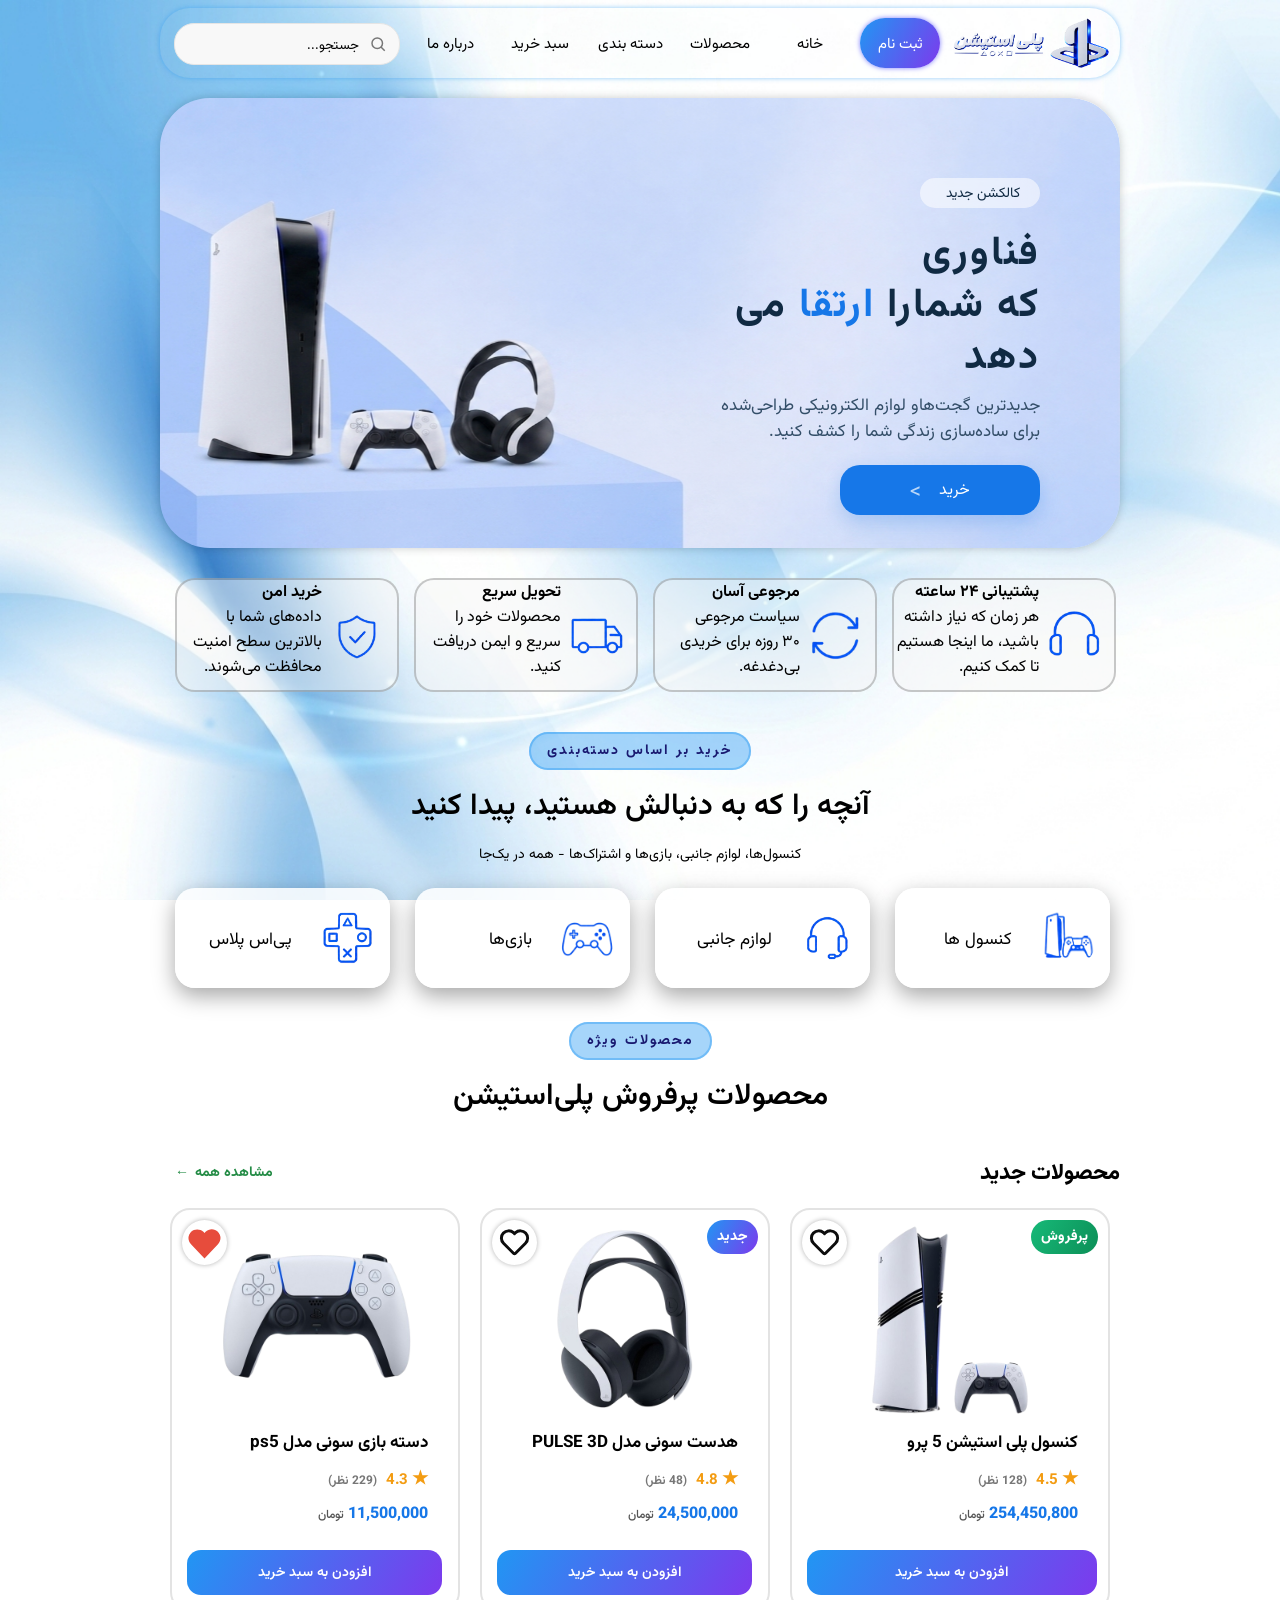
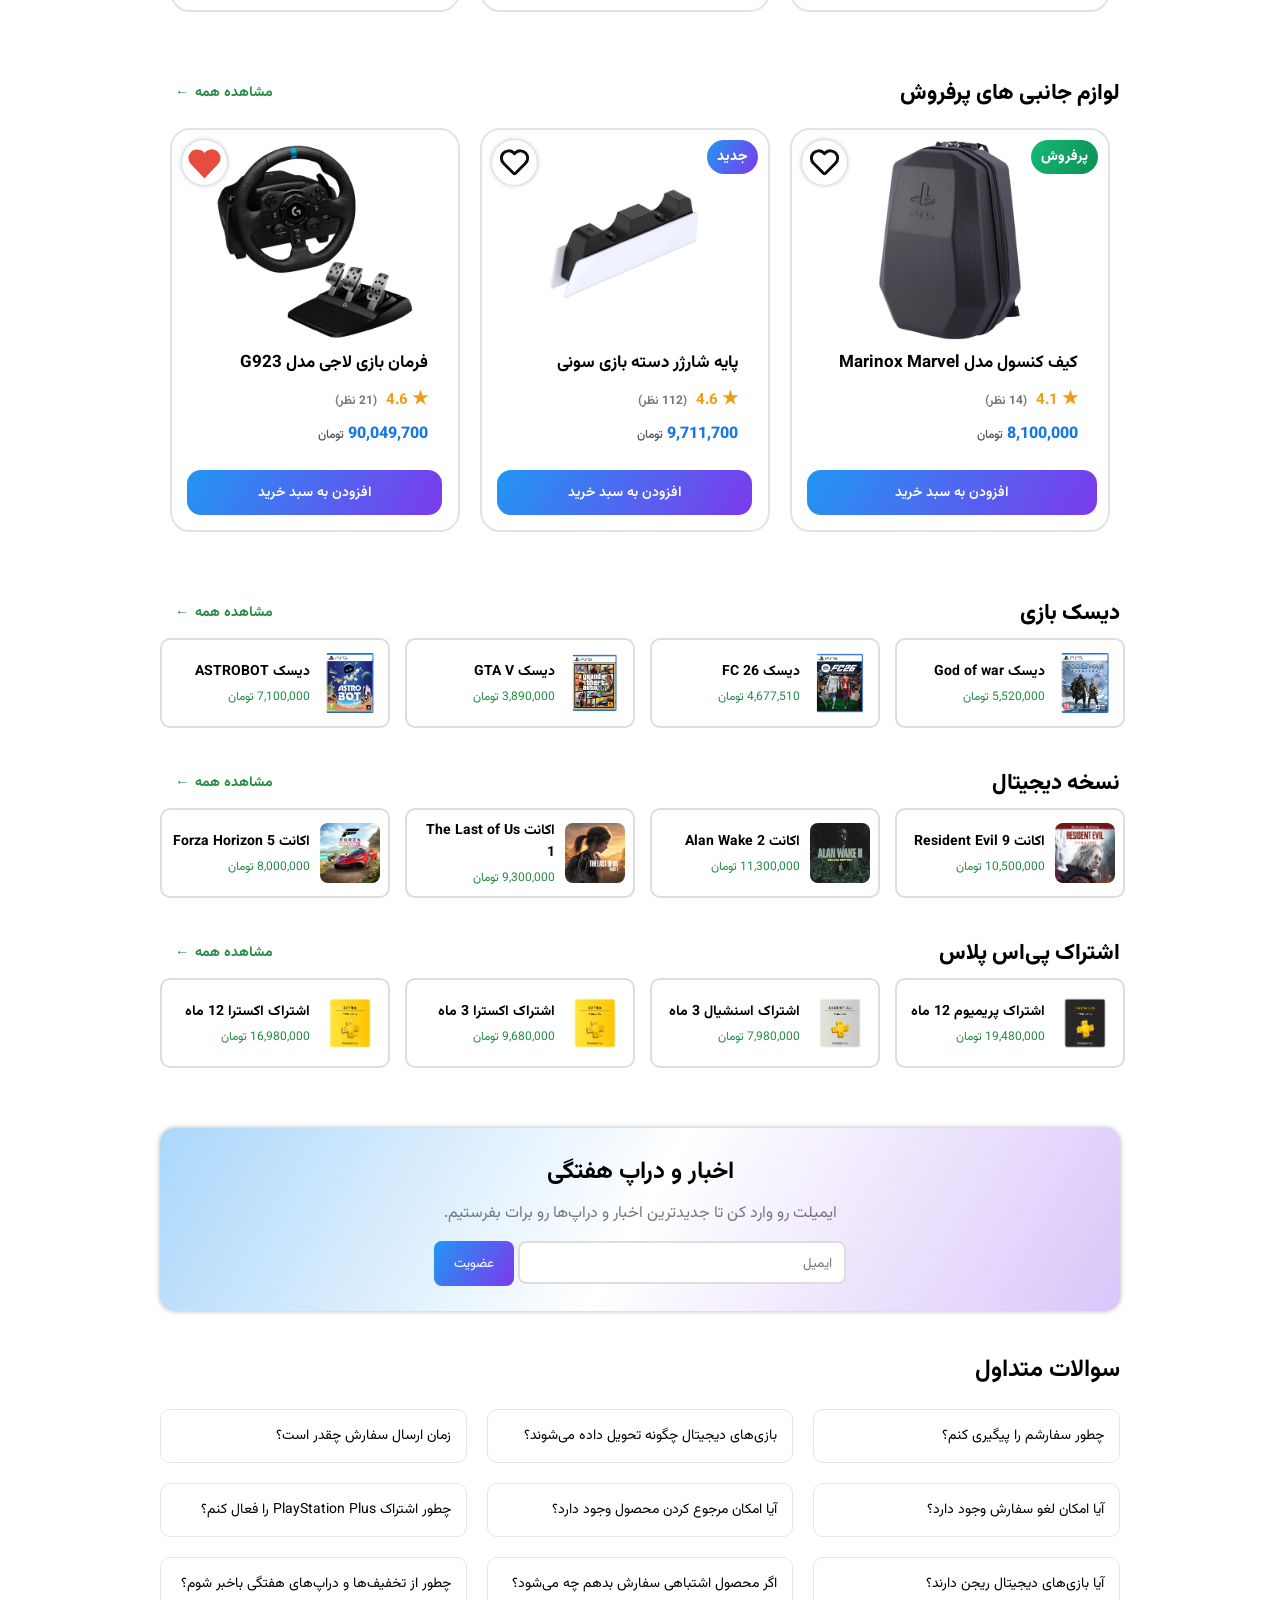
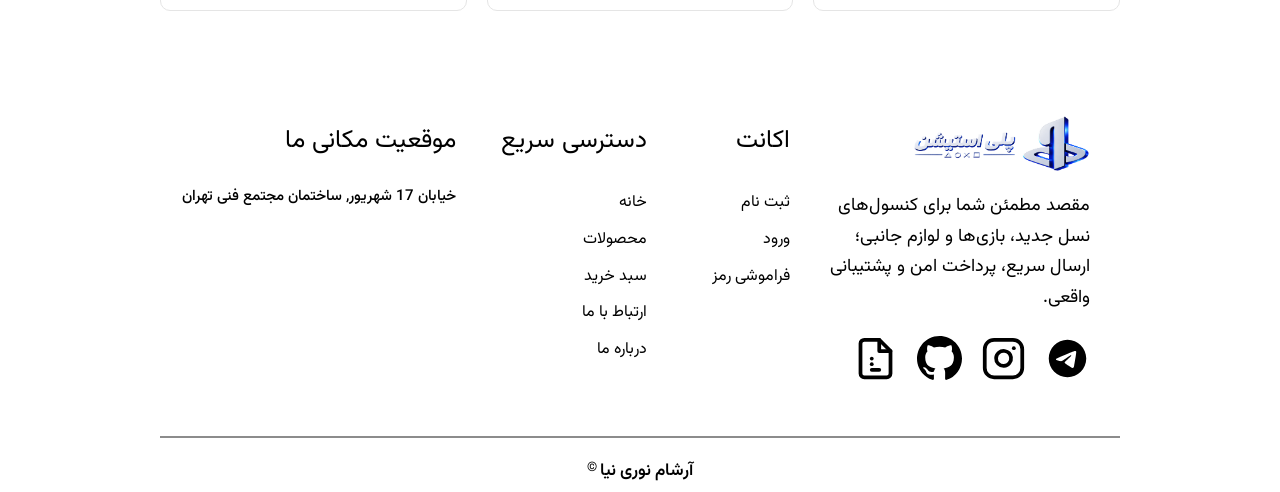
==== index.html @ e52388e1 "Add files via upload" ====
<!doctype html>
<html lang="en">
  <head>
    <meta charset="UTF-8" />
    <meta name="viewport" content="width=device-width, initial-scale=1.0" />
    <title>Document</title>
    <link rel="stylesheet" href="css.css" />
  </head>
  <body class="body">
    <div id="loader"><div id="loader-c"></div></div>
    <div id="div_badene">
      <div class="menu">
        <div id="icon">
          <a href="register.html"><img src="img/brand.png" id="brand" /></a>
        </div>
        <a href="register.html" class="a_menu">
          <div id="register_menu_sign">
            <p class="register_menu_p_white">ثبت نام</p>
          </div>
        </a>
        <a href="index.html" class="a_menu">
          <div class="register_menu">
            <p class="register_menu_p">خانه</p>
          </div>
        </a>
        <a href="product.html" class="a_menu">
          <div class="register_menu">
            <p class="register_menu_p">محصولات</p>
          </div>
        </a>
        <a href="index.html#categori" class="a_menu">
          <div class="register_menu">
            <p class="register_menu_p">دسته بندی</p>
          </div>
        </a>
        <a href="cart.html" class="a_menu">
          <div class="register_menu">
            <p class="register_menu_p">سبد خرید</p>
          </div>
        </a>
        <a href="about.html" class="a_menu">
          <div class="register_menu">
            <p class="register_menu_p">درباره ما</p>
          </div>
        </a>
        <div class="searchbar">
          <svg
            width="18"
            height="18"
            viewBox="0 0 24 24"
            fill="none"
            xmlns="http://www.w3.org/2000/svg"
            style="stroke: #777; stroke-width: 2"
          >
            <circle cx="11" cy="11" r="7"></circle>
            <line x1="16" y1="16" x2="21" y2="21"></line>
          </svg>
          <input type="search" placeholder="جستجو..." />
        </div>
      </div>
      <div id="baner">
        <img src="img/IMG_20260818_145443.png" id="baner_img" />
        <div id="baner-style">
          <div id="baner-new">کالکشن جدید</div>
          <h1 id="baner-h">
            فناوری<br />که شما‌‌را‌‌‌‌‌‌‌ <span>ارتقا </span>می دهد
          </h1>
          <p>
            جدیدترین گجت‌هاو لوازم الکترونیکی طراحی‌شده <br />
            برای ساده‌سازی زندگی شما را کشف کنید.
          </p>
          <a href="#product" class="a_menu">
            <div id="baner-button">خرید<span>&nbsp;&nbsp;&nbsp;></span></div>
          </a>
        </div>
      </div>
      <div id="namad">
        <div class="namads">
          <div class="icon-namad">
            <img
              src="img/icon/1000151825-removebg-preview.png"
              class="namad-icon"
            />
          </div>
          <span class="matn-namad"
            ><b>خرید امن</b><br />داده‌های شما با بالاترین سطح امنیت محافظت
            می‌شوند.</span
          >
        </div>
        <div class="namads">
          <div class="icon-namad">
            <img
              src="img/icon/1000151826-removebg-preview.png"
              class="namad-icon"
            />
          </div>
          <span class="matn-namad"
            ><b>تحویل سریع</b><br />محصولات خود را <br />
            سریع و ایمن دریافت کنید.</span
          >
        </div>
        <div class="namads">
          <div class="icon-namad">
            <img
              src="img/icon/1000151827-removebg-preview.png"
              class="namad-icon"
            />
          </div>
          <span class="matn-namad"
            ><b>مرجوعی آسان</b><br />سیاست مرجوعی <br />
            ۳۰ روزه برای خریدی بی‌دغدغه.</span
          >
        </div>
        <div class="namads">
          <div class="icon-namad">
            <img
              src="img/icon/1000151821-removebg-preview.png"
              class="namad-icon"
            />
          </div>
          <span class="matn-namad"
            ><b>پشتیبانی ۲۴ ساعته</b><br />هر زمان که نیاز داشته باشید، ما اینجا
            هستیم تا کمک کنیم.</span
          >
        </div>
        <a name="categori"></a>
      </div>
      <div class="div-help">
        <span class="div-help-span"><b>خرید بر اساس دسته‌بندی</b></span>
        <h2 class="div-help-h2">آنچه را که به دنبالش هستید، پیدا کنید</h2>
        <p class="div-help-p">
          کنسول‌ها، لوازم جانبی، بازی‌ها و اشتراک‌ها - همه در یک‌جا
        </p>
      </div>
      <div id="categories">
        <a href="">
          <div class="categorie" title="ps5,ps5pro,...">
            <div class="icon">
              <img
                src="img/icon/1000151822-removebg-preview.png"
                class="icon_categorie"
              />
            </div>
            <div class="div_categorie">
              <p class="p_categorie">کنسول ها</p>
            </div>
          </div>
        </a>
        <a href="">
          <div class="categorie">
            <div class="icon">
              <img
                src="img/icon/1000151828-removebg-preview.png"
                class="icon_categorie"
              />
            </div>
            <div class="div_categorie">
              <p class="p_categorie">لوازم جانبی</p>
            </div>
          </div>
        </a>
        <a href="">
          <div class="categorie">
            <div class="icon">
              <img
                src="img/icon/1000151823-removebg-preview.png"
                class="icon_categorie"
              />
            </div>
            <div class="div_categorie">
              <p class="p_categorie">بازی‌ها</p>
            </div>
          </div>
        </a>
        <a href="">
          <div class="categorie">
            <div class="icon">
              <img
                src="img/icon/1000151824-removebg-preview.png"
                class="icon_categorie"
              />
            </div>
            <div class="div_categorie">
              <p class="p_categorie">پی‌اس پلاس</p>
            </div>
          </div>
        </a>
        <a name="product"></a>
      </div>
      <div class="div-help2">
        <span class="div-help-span"><b>محصولات ویژه</b></span>
        <h2 class="div-help-h2">محصولات پرفروش پلی‌استیشن</h2>
      </div>
      <div class="section-header">
        <h2>محصولات جدید</h2>

        <a href="#" class="view-all">
          مشاهده همه
          <span>←</span>
        </a>
      </div>
      <div class="main-Products">
        <div class="product">
          <svg
            viewBox="0 0 24 24"
            xmlns:rdf="http://www.w3.org/1999/02/22-rdf-syntax-ns#"
            xmlns="http://www.w3.org/2000/svg"
            version="1.1"
            xmlns:cc="http://creativecommons.org/ns#"
            xmlns:dc="http://purl.org/dc/elements/1.1/"
            class="fav"
          >
            <g transform="translate(0 -1028.4)">
              <path
                d="m7 1031.4c-1.5355 0-3.0784 0.5-4.25 1.7-2.3431 2.4-2.2788 6.1 0 8.5l9.25 9.8 9.25-9.8c2.279-2.4 2.343-6.1 0-8.5-2.343-2.3-6.157-2.3-8.5 0l-0.75 0.8-0.75-0.8c-1.172-1.2-2.7145-1.7-4.25-1.7z"
                fill="#e74c3c"
              />
            </g>
          </svg>
          <img
            src="img/product/daste-ps5.png"
            alt=""
            class="img"
          />
          <div class="product-info">
            <h3 class="product-name">دسته بازی سونی مدل ps5</h3>

            <div class="product-rating">
              <span class="star">★</span>
              <span>4.3</span>
              <span class="reviews">(229 نظر)</span>
            </div>

            <div class="product-price">11,500,000 <span>تومان</span></div>
          </div>
          <a href=""><span class="new-shop">افزودن به سبد خرید</span></a>
        </div>
        <div class="product">
          <span class="product-span">جدید</span>
          <svg
            class="fav"
            width="800px"
            height="800px"
            viewBox="0 0 24 24"
            fill="none"
            xmlns="http://www.w3.org/2000/svg"
          >
            <path
              d="M12 4.528a6 6 0 0 0-8.243 8.715l6.829 6.828a2 2 0 0 0 2.828 0l6.829-6.828A6 6 0 0 0 12 4.528zm-1.172 1.644l.465.464a1 1 0 0 0 1.414 0l.465-.464a4 4 0 1 1 5.656 5.656L12 18.657l-6.828-6.829a4 4 0 0 1 5.656-5.656z"
              fill="#0D0D0D"
            />
          </svg>
          <img
            src="img/product/headset.png"
            alt=""
            class="img"
          />
          <div class="product-info">
            <h3 class="product-name">هدست سونی مدل PULSE 3D</h3>

            <div class="product-rating">
              <span class="star">★</span>
              <span>4.8</span>
              <span class="reviews">(48 نظر)</span>
            </div>

            <div class="product-price">24,500,000 <span>تومان</span></div>
          </div>
          <a href=""><div class="new-shop">افزودن به سبد خرید</div></a>
        </div>
        <div class="new">
          <span class="new-span">پرفروش</span>
          <svg
            class="fav"
            width="800px"
            height="800px"
            viewBox="0 0 24 24"
            fill="none"
            xmlns="http://www.w3.org/2000/svg"
          >
            <path
              d="M12 4.528a6 6 0 0 0-8.243 8.715l6.829 6.828a2 2 0 0 0 2.828 0l6.829-6.828A6 6 0 0 0 12 4.528zm-1.172 1.644l.465.464a1 1 0 0 0 1.414 0l.465-.464a4 4 0 1 1 5.656 5.656L12 18.657l-6.828-6.829a4 4 0 0 1 5.656-5.656z"
              fill="#0D0D0D"
            />
          </svg>
          <img
            src="img/product/ps5pro.png"
            alt=""
            class="img"
          />
          <div class="product-info">
            <h3 class="product-name">کنسول پلی استیشن 5 پرو</h3>

            <div class="product-rating">
              <span class="star">★</span>
              <span>4.5</span>
              <span class="reviews">(128 نظر)</span>
            </div>

            <div class="product-price">254,450,800 <span>تومان</span></div>
          </div>
          <a href=""><div class="new-shop-b">افزودن به سبد خرید</div></a>
        </div>
      </div>
      <div class="section-header">
        <h2>لوازم جانبی های پرفروش</h2>

        <a href="#" class="view-all">
          مشاهده همه
          <span>←</span>
        </a>
      </div>
      <div class="main-Products">
        <div class="product">
          <svg
            viewBox="0 0 24 24"
            xmlns:rdf="http://www.w3.org/1999/02/22-rdf-syntax-ns#"
            xmlns="http://www.w3.org/2000/svg"
            version="1.1"
            xmlns:cc="http://creativecommons.org/ns#"
            xmlns:dc="http://purl.org/dc/elements/1.1/"
            class="fav"
          >
            <g transform="translate(0 -1028.4)">
              <path
                d="m7 1031.4c-1.5355 0-3.0784 0.5-4.25 1.7-2.3431 2.4-2.2788 6.1 0 8.5l9.25 9.8 9.25-9.8c2.279-2.4 2.343-6.1 0-8.5-2.343-2.3-6.157-2.3-8.5 0l-0.75 0.8-0.75-0.8c-1.172-1.2-2.7145-1.7-4.25-1.7z"
                fill="#e74c3c"
              />
            </g>
          </svg>
          <img src="img/product/farman-ps5.png" alt="فرمان ps5" class="img" />
          <div class="product-info">
            <h3 class="product-name">فرمان بازی لاجی مدل G923</h3>

            <div class="product-rating">
              <span class="star">★</span>
              <span>4.6</span>
              <span class="reviews">(21 نظر)</span>
            </div>

            <div class="product-price">90,049,700 <span>تومان</span></div>
          </div>
          <a href=""><span class="new-shop">افزودن به سبد خرید</span></a>
        </div>
        <div class="product">
          <span class="product-span">جدید</span>
          <svg
            class="fav"
            width="800px"
            height="800px"
            viewBox="0 0 24 24"
            fill="none"
            xmlns="http://www.w3.org/2000/svg"
          >
            <path
              d="M12 4.528a6 6 0 0 0-8.243 8.715l6.829 6.828a2 2 0 0 0 2.828 0l6.829-6.828A6 6 0 0 0 12 4.528zm-1.172 1.644l.465.464a1 1 0 0 0 1.414 0l.465-.464a4 4 0 1 1 5.656 5.656L12 18.657l-6.828-6.829a4 4 0 0 1 5.656-5.656z"
              fill="#0D0D0D"
            />
          </svg>
          <img src="img/product/sharger-ps5.png" alt="شارژر ps5" class="img" />
          <div class="product-info">
            <h3 class="product-name">پایه شارژر دسته بازی سونی</h3>

            <div class="product-rating">
              <span class="star">★</span>
              <span>4.6</span>
              <span class="reviews">(112 نظر)</span>
            </div>

            <div class="product-price">9,711,700 <span>تومان</span></div>
          </div>
          <a href=""><span class="new-shop">افزودن به سبد خرید</span></a>
        </div>
        <div class="new">
          <span class="new-span">پرفروش</span>
          <svg
            class="fav"
            width="800px"
            height="800px"
            viewBox="0 0 24 24"
            fill="none"
            xmlns="http://www.w3.org/2000/svg"
          >
            <path
              d="M12 4.528a6 6 0 0 0-8.243 8.715l6.829 6.828a2 2 0 0 0 2.828 0l6.829-6.828A6 6 0 0 0 12 4.528zm-1.172 1.644l.465.464a1 1 0 0 0 1.414 0l.465-.464a4 4 0 1 1 5.656 5.656L12 18.657l-6.828-6.829a4 4 0 0 1 5.656-5.656z"
              fill="#0D0D0D"
            />
          </svg>
          <img src="img/product/kif-ps5.png" alt="کیف ps5" class="img" />
          <div class="product-info">
            <h3 class="product-name">کیف کنسول مدل Marinox Marvel</h3>

            <div class="product-rating">
              <span class="star">★</span>
              <span>4.1</span>
              <span class="reviews">(14 نظر)</span>
            </div>

            <div class="product-price">8,100,000 <span>تومان</span></div>
          </div>
          <a href=""><span class="new-shop-b">افزودن به سبد خرید</span></a>
        </div>
      </div>
      <div class="section-header">
        <h2>دیسک بازی</h2>

        <a href="#" class="view-all">
          مشاهده همه
          <span>←</span>
        </a>
      </div>
      <div class="products-mini">
        <a href="" class="a_menu"
          ><div class="product-mini">
            <img src="img/product/disc-astrobot.webp" alt="ASTROBOT" />

            <div class="info">
              <h3>دیسک ASTROBOT</h3>
              <p>7,100,000 تومان</p>
            </div>
          </div></a
        >

        <a href="" class="a_menu"
          ><div class="product-mini">
            <img src="img/product/disc-gta5.webp" alt="GTA V" />

            <div class="info">
              <h3>دیسک GTA V</h3>
              <p>3,890,000 تومان</p>
            </div>
          </div></a
        >

        <a href="" class="a_menu"
          ><div class="product-mini">
            <img src="img/product/disc-fc26.webp" alt="FC 26" />

            <div class="info">
              <h3>دیسک FC 26</h3>
              <p>4,677,510 تومان</p>
            </div>
          </div></a
        >

        <a href="" class="a_menu"
          ><div class="product-mini">
            <img src="img/product/disc-Godofwar.webp" alt="GOD OF WAR" />
            <div class="info">
              <h3>دیسک God of war</h3>
              <p>5,520,000 تومان</p>
            </div>
          </div></a
        >
      </div>
      <div class="section-header">
        <h2>نسخه دیجیتال</h2>
        <a href="#" class="view-all">
          مشاهده همه
          <span>←</span>
        </a>
      </div>
      <div class="products-mini">
        <a href="" class="a_menu"
          ><div class="product-mini">
            <img
              src="img/product/Forza-Horizon-5-1.webp"
              alt="Forza Horizon 5"
            />

            <div class="info">
              <h3>اكانت Forza Horizon 5</h3>
              <p>8,000,000 تومان</p>
            </div>
          </div></a
        >

        <a href="" class="a_menu"
          ><div class="product-mini">
            <img
              src="img/product/The-Last-of-Us-Part-I.webp"
              alt="The Last of Us Part 1"
            />

            <div class="info">
              <h3>اکانت The Last of Us 1</h3>
              <p>9,300,000 تومان</p>
            </div>
          </div></a
        >

        <a href="" class="a_menu"
          ><div class="product-mini">
            <img src="img/product/Alan-Wake-2.webp" alt="Alan Wake 2" />

            <div class="info">
              <h3>اکانت Alan Wake 2</h3>
              <p>11,300,000 تومان</p>
            </div>
          </div></a
        >

        <a href="" class="a_menu"
          ><div class="product-mini">
            <img
              src="img/product/Resident-Evil-9-Requiem.webp"
              alt="Resident Evil 9"
            />
            <div class="info">
              <h3>اكانت Resident Evil 9</h3>
              <p>10,500,000 تومان</p>
            </div>
          </div></a
        >
      </div>
      <div class="section-header">
        <h2>اشتراک پی‌اس پلاس</h2>
        <a href="#" class="view-all">
          مشاهده همه
          <span>←</span>
        </a>
      </div>
      <div class="products-mini">
        <a href="" class="a_menu"
          ><div class="product-mini">
            <img
              src="img/product/PlayStationPlus-EXTRA_12-MONTHS.webp"
              alt="اشتراک اکسترا"
            />

            <div class="info">
              <h3>اشتراک اکسترا 12 ماه</h3>
              <p>16,980,000 تومان</p>
            </div>
          </div></a
        >

        <a href="" class="a_menu"
          ><div class="product-mini">
            <img
              src="img/product/PlayStationPlus-EXTRA_3-MONTHS.webp"
              alt="اشتراک اکسترا"
            />

            <div class="info">
              <h3>اشتراک اکسترا 3 ماه</h3>
              <p>9,680,000 تومان</p>
            </div>
          </div></a
        >

        <a href="" class="a_menu"
          ><div class="product-mini">
            <img
              src="img/product/PlayStationPlus-Essential_3-MONTHS.webp"
              alt="اشتراک اسنشیال"
            />

            <div class="info">
              <h3>اشتراک اسنشیال 3 ماه</h3>
              <p>7,980,000 تومان</p>
            </div>
          </div></a
        >

        <a href="" class="a_menu"
          ><div class="product-mini">
            <img
              src="img/product/PlayStationPlus-PREMIUM_12-MONTHS.webp"
              alt="اشتراک پریمیوم"
            />
            <div class="info">
              <h3>اشتراک پریمیوم 12 ماه</h3>
              <p>19,480,000 تومان</p>
            </div>
          </div></a
        >
      </div>
      <div class="newsletter">
        <h2>اخبار و دراپ هفتگی</h2>
        <p>.ایمیلت رو وارد کن تا جدیدترین اخبار و دراپ‌ها رو برات بفرستیم</p>

        <div class="email-box">
          <form action="register.html">
            <button>عضویت</button>
            <input type="email" placeholder="ایمیل" required="required" />
          </form>
        </div>
      </div>
      <div class="faq">
        <h2>سوالات متداول</h2>

        <div class="faq-box">
          <details class="faq-item">
            <summary>چطور سفارشم را پیگیری کنم؟</summary>
            <p>
              از بخش سفارش‌های حساب کاربری می‌توانید سفارش خود را پیگیری کنید.
            </p>
          </details>

          <details class="faq-item">
            <summary>بازی‌های دیجیتال چگونه تحویل داده می‌شوند؟</summary>
            <p>
              پس از تأیید پرداخت، اطلاعات بازی دیجیتال برای شما ارسال می‌شود.
            </p>
          </details>

          <details class="faq-item">
            <summary>زمان ارسال سفارش چقدر است؟</summary>
            <p>زمان ارسال بسته به شهر و روش ارسال انتخابی متفاوت است.</p>
          </details>

          <details class="faq-item">
            <summary>آیا امکان لغو سفارش وجود دارد؟</summary>
            <p>
              در صورتی که سفارش هنوز ارسال نشده باشد، امکان لغو آن وجود دارد.
            </p>
          </details>

          <details class="faq-item">
            <summary>آیا امکان مرجوع کردن محصول وجود دارد؟</summary>
            <p>
              در صورت وجود شرایط لازم، می‌توانید درخواست مرجوعی خود را ثبت کنید.
            </p>
          </details>

          <details class="faq-item">
            <summary>چطور اشتراک PlayStation Plus را فعال کنم؟</summary>
            <p>
              پس از خرید، کد یا اطلاعات فعال‌سازی در اختیار شما قرار می‌گیرد.
            </p>
          </details>

          <details class="faq-item">
            <summary>آیا بازی‌های دیجیتال ریجن دارند؟</summary>
            <p>
              بله، بعضی از بازی‌ها و اکانت‌های دیجیتال بر اساس ریجن ارائه
              می‌شوند.
            </p>
          </details>

          <details class="faq-item">
            <summary>اگر محصول اشتباهی سفارش بدهم چه می‌شود؟</summary>
            <p>برای بررسی و اصلاح سفارش می‌توانید با پشتیبانی تماس بگیرید.</p>
          </details>

          <details class="faq-item">
            <summary>چطور از تخفیف‌ها و دراپ‌های هفتگی باخبر شوم؟</summary>
            <p>
              با عضویت در خبرنامه، جدیدترین تخفیف‌ها و دراپ‌های هفتگی را دریافت
              می‌کنید.
            </p>
          </details>
        </div>
      </div>
      <div id="footer">
        <div id="footer-brands">
          <div id="brand-logo-footer">
            <img src="img/brand.png" alt="" id="brand-logo-footer-img" />
          </div>
          <div id="footer-nevesht">
            <span
              >مقصد مطمئن شما برای کنسول‌های نسل جدید، بازی‌ها و لوازم جانبی؛
              ارسال سریع، پرداخت امن و پشتیبانی واقعی.</span
            >
          </div>
          <div id="contact">
            <a href="https://t.me/KRATOS_GOD3" target="_blank"
              ><svg
                width="24"
                height="24"
                viewBox="0 0 24 24"
                fill="#000000"
                class="ertebat"
              >
                <path
                  d="M12 2C6.48 2 2 6.48 2 12s4.48 10 10 10 10-4.48 10-10S17.52 2 12 2zm4.64 6.8c-.15 1.58-.8 5.42-1.13 7.19-.14.75-.42 1-.68 1.03-.58.05-1.02-.38-1.58-.75-.88-.58-1.38-.94-2.23-1.5-.99-.65-.35-1.01.22-1.59.15-.15 2.71-2.48 2.76-2.69a.2.2 0 00-.05-.18c-.06-.05-.14-.03-.21-.02-.09.02-1.49.95-4.22 2.79-.4.27-.76.41-1.08.4-.36-.01-1.04-.2-1.55-.37-.63-.2-1.12-.31-1.08-.66.02-.18.27-.36.74-.55 2.92-1.27 4.86-2.11 5.83-2.51 2.78-1.16 3.35-1.36 3.73-1.36.08 0 .27.02.39.12.1.08.13.19.14.27-.01.06.01.24 0 .38z"
                /></svg
            ></a>
            <a href="https://instagram.com/arshamnorinia" target="_blank"
              ><svg
                width="10"
                height="10"
                viewBox="0 0 24 24"
                fill="none"
                stroke="#000000"
                stroke-width="2"
                stroke-linecap="round"
                stroke-linejoin="round"
                class="ertebat"
              >
                <rect x="2" y="2" width="20" height="20" rx="5" ry="5"></rect>
                <path
                  d="M16 11.37A4 4 0 1 1 12.63 8 4 4 0 0 1 16 11.37z"
                ></path>
                <line x1="17.5" y1="6.5" x2="17.51" y2="6.5"></line></svg
            ></a>
            <a href="https://github.com/arshamnori" target="_blank"
              ><svg
                width="24"
                height="24"
                viewBox="0 0 24 24"
                fill="#000000"
                class="ertebat"
              >
                <path
                  d="M12 0C5.37 0 0 5.37 0 12c0 5.31 3.435 9.795 8.205 11.385.6.105.825-.255.825-.57 0-.285-.015-1.23-.015-2.235-3.015.555-3.795-.735-4.035-1.41-.135-.345-.72-1.41-1.23-1.695-.42-.225-1.02-.78-.015-.795.945-.015 1.62.87 1.845 1.23 1.08 1.815 2.805 1.305 3.495.99.105-.78.42-1.305.765-1.605-2.67-.3-5.46-1.335-5.46-5.925 0-1.305.465-2.385 1.23-3.225-.12-.3-.54-1.53.12-3.18 0 0 1.005-.315 3.3 1.23.96-.27 1.98-.405 3-.405s2.04.135 3 .405c2.295-1.56 3.3-1.23 3.3-1.23.66 1.65.24 2.88.12 3.18.765.84 1.23 1.905 1.23 3.225 0 4.605-2.805 5.625-5.475 5.925.435.375.81 1.095.81 2.22 0 1.605-.015 2.895-.015 3.3 0 .315.225.69.825.57A12.02 12.02 0 0024 12c0-6.63-5.37-12-12-12z"
                /></svg
            ></a>
            <a href="" download="وب 1 آرشام نوری نیا"
              ><svg
                width="24"
                height="24"
                viewBox="0 0 24 24"
                fill="none"
                stroke="#000000"
                stroke-width="2"
                stroke-linecap="round"
                stroke-linejoin="round"
                class="ertebat"
              >
                <path
                  d="M14 2H6a2 2 0 0 0-2 2v16a2 2 0 0 0 2 2h12a2 2 0 0 0 2-2V8z"
                ></path>
                <polyline points="14 2 14 8 20 8"></polyline>
                <line x1="10" y1="12" x2="10" y2="12.01"></line>
                <line x1="10" y1="15" x2="10" y2="15.01"></line>
                <line x1="10" y1="18" x2="14" y2="18"></line></svg
            ></a>
          </div>
        </div>
        <div id="footer-account">
          <p>اکانت</p>
          <a href="register.html" class="footer-a">ثبت نام</a>
          <a href="login.html" class="footer-a">ورود</a>
          <a href="forget_password.html" class="footer-a">فراموشی رمز</a>
        </div>
        <div id="footer-links">
          <p>دسترسی سریع</p>
          <a href="index.html" class="footer-a">خانه</a>
          <a href="product.html" class="footer-a">محصولات</a>
          <a href="cart.html" class="footer-a">سبد خرید</a>
          <a href="about.html#ertebat" class="footer-a">ارتباط با ما</a>
          <a href="about.html" class="footer-a">درباره ما</a>
        </div>
        <div id="footer-loc">
          <p>موقعیت مکانی ما</p>
          <span>خیابان 17 شهریور, ساختمان مجتمع فنی تهران</span>
          <iframe
            title="map-iframe"
            src="https://neshan.org/maps/iframe/places/sbSqHAY50AgU/33.4898592/48.3500479"
            width="260"
            height="200"
            allowfullscreen
            loading="lazy"
            id="map"
          ></iframe>
        </div>
      </div>
      <hr id="hr" />
      <a href="https://t.me/KRATOS_GOD3" id="developer_a"
        ><sup>&copy</sup>آرشام نوری نیا</a
      >
    </div>
  </body>
</html>
---- css.css ----
.body {
  background-image: url(img/1787031891973.png);
  background-attachment: fixed;
  background-repeat: no-repeat;
  background-size: cover;
  font-family: sstrg;
}
@font-face {
  font-family: sstrg;
  src: url(font/Vazirmatn[wght].woff2);
}
::placeholder {
  font-family: sstrg;
}
::-webkit-scrollbar {
  width: 10px;
}
::-webkit-scrollbar-track {
  background: #0b1220;
}
::-webkit-scrollbar-thumb {
  background: #2196f3;
  border-radius: 10px;
}
::-webkit-scrollbar-thumb:hover {
  background: #0d47a1;
}
::-moz-scrollbar {
  width: 10px;
}
::-moz-scrollbar-track {
  background: #0b1220;
}
::-moz-scrollbar-thumb {
  background: #2196f3;
  border-radius: 10px;
}
::-moz-scrollbar-thumb:hover {
  background: #0d47a1;
}
::-o-scrollbar {
  width: 10px;
}
::-o-scrollbar-track {
  background: #0b1220;
}
::-o-scrollbar-thumb {
  background: #2196f3;
  border-radius: 10px;
}
::-o-scrollbar-thumb:hover {
  background: #0d47a1;
}
#div_badene {
  width: 960px;
  height: auto;
  margin: auto;
}
#form_register {
  width: 500px;
  height: 600px;
  direction: rtl;
  margin: auto;
  background-color: rgba(0, 0, 0, 0.05);
  backdrop-filter: blur(40px);
  border-radius: 50px;
  margin-top: 40px;
}
#p_1_register {
  color: rgb(4, 32, 56);
  font-size: 30px;
  cursor: default;
}
#p_2_register {
  color: rgb(4, 32, 56);
  font-size: 17px;
  cursor: default;
}
#p_3_register {
  font-size: 19px;
  cursor: default;
  text-align: center;
}
#p_4_register {
  font-size: 15px;
  text-align: center;
}
#a_register {
  text-decoration: none;
  color: blue;
}
#a_register:hover {
  color: rgba(0, 0, 255, 0.7);
}
#a_register_forget {
  text-decoration: none;
  color: blue;
}
#a_register_forget:hover {
  color: purple;
  cursor: help;
}
#fieldset_register {
  width: 470px;
  height: 580px;
  border-radius: 50px;
  border: none;
  margin: auto;
}
.register {
  width: 400px;
  height: 30px;
  margin: 5px 30px 25px;
  border-radius: 8px;
  border: none;
  outline: none;
  border: 2px solid rgba(0, 0, 0, 0.5);
  background-color: rgba(255, 255, 255, 0.6);
  padding: 5px;
  direction: rtl;
  transition: 0.3s;
}
#register_sumit {
  width: 400px;
  height: 45px;
  margin: 15px 33px 0px;
  border-radius: 25px;
  border: none;
  background: linear-gradient(120deg, #2196f3, #7c3aed);
  color: white;
  font-family: sstrg;
  font-size: 16px;
  font-weight: 600;
  cursor: pointer;
  transition: 0.3s;
  box-shadow: 0px 0px 25px rgba(33, 150, 243, 0.35);
}
#register_sumit:hover {
  transform: translateY(-2px);
  box-shadow: 0 0 25px rgba(33, 150, 243, 0.7);
}
.menu {
  width: 960px;
  height: 70px;
  margin: auto;
  backdrop-filter: blur(300px);
  border-radius: 30px 30px 30px 30px;
  display: flex;
  flex-direction: row-reverse;
  top: 5px;
  position: sticky;
  box-shadow: 0px 0px 5px rgba(33, 149, 243, 0.5);
  z-index: 100;
}
.menu-regester {
  width: 960px;
  height: 70px;
  margin: auto;
  backdrop-filter: blur(300px);
  border-radius: 30px 30px 30px 30px;
  box-shadow: 0px 0px 5px rgba(33, 149, 243, 0.5);
}
.register:focus {
  border-color: rgba(0, 0, 0, 0.7);
  background-color: #ffffff70;
  -webkit-transform: scale(1.02);
}
.register:hover {
  border-color: rgba(0, 0, 0, 0.7);
  background-color: #ffffff60;
}
#p_forget {
  padding: 20px 20px;
  line-height: 24px;
  line-height: 1.9;
  cursor: default;
}
#qr_div {
  width: 350px;
  height: 260px;
  margin: auto;
}
#qr {
  width: 350px;
  height: 270px;
  border-radius: 30px 30px 15px 15px;
}
#contact_qr {
  width: 350px;
  height: 75px;
  padding-top: 5px;
  margin: auto;
  background: linear-gradient(120deg, #2196f3, #7c3aed);
  border-radius: 0px 0px 30px 30px;
}
#contact_a {
  font-size: 22px;
  margin-right: 130px;
  color: white;
  transition: 0.5s;
}
#contact_a:hover {
  color: rgb(0, 0, 0);
}
.register_menu {
  width: 80px;
  height: 50px;
  display: flex;
  justify-content: center;
  margin: 10px 0px 10px 10px;
  border-radius: 25px;
  transition: 0.3s;
  color: black;
}
.register_menu:hover {
  background-color: #5666dbc5;
  color: white;
}
.register_menu_p {
  font-size: 15px;
}
.register_menu_p_white {
  color: white;
  font-size: 15px;
}
.a_menu {
  text-decoration: none;
}
.label {
  padding: 35px;
  direction: rtl;
  font-size: 15px;
}
.searchbar {
    width: 200px;
    height: 40px;
    display: flex;
    align-items: center;
    direction: rtl;
    padding: 0px 12px;
    gap: 8px;
    margin-top: 15px;
    border: 1px solid #e5e5e5;
    border-radius: 20px;
    background: #f8f8f8;
    transition: 0.3s;
}
.searchbar input {
    border: none;
    outline: none;
    background: transparent;
}

.searchbar:hover{
    border-color: #3b82f6;
    background: white;
    box-shadow: 0 0 10px rgba(59, 130, 246, 0.2);
}
.searchbar input::placeholder {
  color: black;
}
#sabad_menu {
  width: 50px;
  height: 50px;
  float: left;
  background-size: cover;
  border-radius: 25px;
  margin: 10px 0px 10px 15px;
}
#sabad_menu_img {
  width: 50px;
  height: 50px;
  border-radius: 20px;
  background-attachment: fixed;
  background-repeat: no-repeat;
  background-size: cover;
}
#brand {
  width: 160px;
  height: 50px;
}
#icon {
  width: 100px;
  height: 50px;
    display: flex;
  justify-content: center;
  margin: 10px 40px 5px 40px;
}
#register_menu_sign {
  width: 80px;
  height: 50px;
  margin: 10px 0px 10px 10px;
    display: flex;
  justify-content: center;
  background: linear-gradient(120deg, #2196f3, #7c3aed);
  border-radius: 25px;
  transition: 0.5s;
  box-shadow: 0px 0px 5px rgba(0, 0, 255, 0.5);
}
#register_menu_sign:hover {
  -webkit-transform: scale(0.95);
  box-shadow: 0px 0px 10px rgba(0, 0, 255, 0.5);
}
#developer_a {
  display: flex;
  justify-content: center;
  margin: auto;
  font-size: 17px;
  font-weight: 600;
  color: black;
  text-decoration: none;
}
#developer_a sup {
  padding-right: 3px;
  font-size: 13px;
}
#developer_a:hover {
  color: blue;
}
#baner {
  width: 960px;
  height: 450px;
  margin-top: 20px;
  border-radius: 50px;
  box-shadow: 0px 0px 10px rgba(0, 0, 0, 0.2);
  position: relative;
  overflow: hidden;
  display: flex;
  flex-direction: row-reverse;
}

#baner_img {
  width: 1000px;
  height: 500px;
  border-radius: 50px;
  margin: auto;
  position: absolute;
  transition: 0.5s;
  z-index: 1;
}
#baner_img:hover {
  -webkit-transform: scale(1.05);
}
#baner-style {
  width: 430px;
  height: 450px;
  position: absolute;
  direction: rtl;
  padding-right: 80px;
  z-index: 2;
}
#baner-new {
  width: 80px;
  height: 20px;
  margin: 80px 0px 0px 70px;
  padding: 5px 20px;
  background-color: rgba(255, 255, 255, 0.55);
  border-radius: 20px;
  font-size: 14px;
  font-weight: 500px;
  color: #102a43;
  backdrop-filter: blur(8px);
  cursor: default;
}
#baner-h {
  margin: 20px 0px 0px 70px;
  font-size: 40px;
  line-height: 1.3;
  font-weight: 700;
  color: #102a43;
  letter-spacing: 2px;
  cursor: default;
}
#baner-h span {
  color: #1677e8;
}
#baner-style p {
  margin: 10px 0px 0px 70px;
  width: 450px;
  font-size: 17px;
  line-height: 1.5;
  color: #334e68;
  cursor: default;
}
#baner-button {
  width: 150px;
  height: 20px;
  display: inline-flex;
  align-items: center;
  justify-content: center;
  padding: 15px 25px;
  border-radius: 20px;
  background-color: #1677e8;
  margin: 20px 0px 0px 70px;
  color: white;
  font-size: 16px;
  font-weight: 500px;
  box-shadow: 0px 8px 20px rgba(22, 119, 232, 0.25);
  transition: 0.3s;
}
#baner-button span {
  font-size: 22px;
  padding-top: 5px;
  color: rgba(255, 255, 255, 0.7);

  transition: 0.3s;
}
#baner-button:hover {
  background-color: #0d63c7;
  -webkit-transform: translateY(-3px);
  box-shadow: 0px 12px 25px rgba(22, 119, 232, 0.35);
}
#baner-button:hover span {
  -webkit-transform: translateX(-5px);
}
#categories {
  width: 960px;
  height: 120px;
  margin-top: 20px;
  border-radius: 20px;
  display: flex;
  flex-direction: row-reverse;
}
.categorie {
  width: 215px;
  height: 100px;
  margin: auto;
  margin-top: 20px;
  background-color: rgba(255, 255, 255, 0.85);
  box-shadow: 0 8px 22px rgba(0, 0, 0, 0.35);
  margin: 10px 10px 10px 15px;
  border-radius: 20px;
  display: flex;
  flex-direction: row-reverse;
  transition: 0.3s;
}
.categorie:hover {
  box-shadow: 0px 0px 25px rgb(33, 149, 243);
  -webkit-transform: translateY(-4px) scale(1.05);
}
.icon {
  width: 90px;
  height: 80px;
  border-radius: 35px;
  background-color: #00eaff;
  margin: 15px 0px 20px 15px;
}
.namad-icon {
  width: 60px;
  height: 60px;
  margin: 5px 0px 0px 5px;
  border-radius: 35px;
}
.div_categorie {
  float: right;
  direction: rtl;
  width: 120px;
  height: 50px;
  margin: 22px 5px 0px 0px;
}
.icon_categorie {
  width: 60px;
  height: 60px;
  border-radius: 9999px;
  margin: 5px 0px 0px 5px;
}
.p_categorie {
  font-size: 17px;
  color: black;
}
#namad {
  width: 960px;
  height: 140px;
  margin-top: 20px;
  border-radius: 20px;
  display: flex;
}
.namads {
  width: 220px;
  height: 110px;
  background-color: #f5f5f580;
  border: 2px solid rgba(0, 0, 0, 0.2);
  margin: 10px 0px 10px 15px;
  border-radius: 20px;
  display: flex;
  flex-direction: row-reverse;
  transition: 0.3s;
}
.namads:hover {
  -webkit-transform: translateY(-4px);
  border-color: rgba(33, 150, 243);
  box-shadow: 0px 0px 15px rgba(33, 150, 243);
}
.icon {
  width: 70px;
  height: 70px;
  border-radius: 35px;
  margin: 15px 10px 20px 15px;
  background-color: white;
}
.matn-namad {
  direction: rtl;
  cursor: default;
}
.span-namad {
  padding-top: 20px;
  background-color: rebeccapurple;
  cursor: default;
}
.icon-namad {
  width: 70px;
  height: 70px;
  border-radius: 35px;
  margin: 20px 10px 0px 0px;
}
.main-Products {
  width: 960px;
  height: 450px;
  display: flex;
}
.new {
  width: 320px;
  height: 400px;
  margin: 10px;
  position: relative;
  display: flex;
  justify-content: center;
  align-items: flex-start;
  border-radius: 20px;
  z-index: 1;
  background: rgba(255, 255, 255, 0.8);
  border: 2px solid #e3e3e3;

  transition: 0.3s;
}
.new:hover {
   -webkit-transform: translateY(-5px);

    border-color: rgba(33, 149, 243, 0.5);

    box-shadow: 0px 0px 5px rgba(33, 149, 243, 0.7);
}
.product {
  width: 290px;
  height: 400px;
  margin: 10px;
  position: relative;
  display: flex;
  justify-content: center;
  align-items: flex-start;
  border-radius: 20px;
  z-index: 1;
    background: rgba(255, 255, 255, 0.8);
  border: 2px solid #e3e3e3;
  transition: 0.3s;
}
.product:hover {
   -webkit-transform: translateY(-5px);

    border-color: rgba(33, 149, 243, 0.5);

    box-shadow: 0px 0px 5px rgba(33, 149, 243, 0.7);
}
.product-span {
  position: absolute;
  top: 10px;
  right: 10px;
  z-index: 3;
  padding: 6px 10px;
  border-radius: 30px;
    background: linear-gradient(120deg, #2196f3, #7c3aed);
  color: #fff;
  font-size: 14px;
  font-weight: 800;
  cursor: default;
  transition: 0.3s;
}
.new-span {
  position: absolute;
  top: 10px;
  right: 10px;
  z-index: 3;
  padding: 6px 10px;
  border-radius: 30px;
  background: linear-gradient(120deg, #17b978, #0c8f57);
  color: #fff;
  font-size: 14px;
  font-weight: 800;
  cursor: default;
  transition: 0.3s;
}
.img {
  width: 200px;
  height: 200px;
  object-fit: contain;
  margin-top: 10px;
  z-index: 2;
  display: flex;
  justify-content: center;
  transition: 0.3s;
}
.img:hover {
  -webkit-transform: scale(1.05);
}
#loader {
  position: fixed;
  inset: 0;
  z-index: 200;
  animation: loaderout 0.5s ease 0.5s forwards;
  background: #050713;
  display: flex;
  justify-content: center;
  align-items: center;
}
#loader-c {
  width: 80px;
  height: 80px;
  border-radius: 50px;
  border: 5px solid #ffffff15;
  border-top-color: #00eaff;
  border-right-color: #8b5cf6;
  animation: spin 1s linear;
}
@keyframes spin {
  to {
    transform: rotate(360deg);
  }
}
@keyframes loaderout {
  to {
    opacity: 0;
    visibility: hidden;
  }
}
.div-help {
  width: 960px;
  height: 120px;
  margin: auto;
  text-align: center;
  margin-top: 30px;
  cursor: default;
}
.div-help-span {
  font-size: 14px;
  letter-spacing: 2px;
  color: #191970;
  background: rgba(33, 150, 243, 0.4);
  border: 2px solid rgba(33, 150, 243, 0.4);
  padding: 6px 16px;
  direction: rtl;
  border-radius: 20px;
  margin-bottom: 10px;
}
.div-help-h2 {
  font-size: 30px;
  margin: 20px 0px 10px;
  direction: rtl;
  font-weight: 600;
}
.div-help-p {
  font-size: 14px;
}
.div-help2 {
  width: 960px;
  height: 100px;
  margin: auto;
  text-align: center;
  margin-top: 30px;
  cursor: default;
}
#footer {
  width: 930px;
  padding-top: 15px;
  padding-right: 30px;
  display: flex;
  direction: rtl;
  height: 320px;
  margin-top: 70px;
  backdrop-filter: blur(20px);
  border-radius: 30px;
  background-color: rgba(255, 255, 255, 0.6);
}
#footer-brands {
  width: 300px;
  height: 300px;
  flex-direction: column;
}
#brand-logo-footer {
  width: 180px;
  height: 70px;
  margin: 5px 0px 20px 0px;
}
#brand-logo-footer-img {
  width: 180px;
  height: 55px;
  margin-top: 15px;
}
#footer-nevesht {
  width: 260px;
  height: 130px;
  cursor: default;
}
#contact {
  width: 300px;
  height: 80px;
}
.ertebat {
  width: 45px;
  height: 55px;
  margin: 10px 0px 0px 15px;
  border-radius: 30px;
  transition: 0.2s;
}
.ertebat:hover {
  -webkit-transform: scale(1.1);
}
#footer-links {
  width: 200px;
  height: 300px;
  flex-direction: column;
  display: flex;
  align-items: start;
}
#footer-account {
  width: 150px;
  height: 300px;
  flex-direction: column;
  display: flex;
  align-items: start;
}
#footer-loc {
  width: 310px;
  height: 300px;
  flex-direction: column;
  display: flex;
  align-items: start;
}
#footer-loc span {
  font-size: 15px;
  font-weight: 500;
}
.footer-a {
  color: black;
  font-size: 16px;
  line-height: 2.3;
  text-decoration: none;
}
.footer-a:hover {
  color: blue;
}
#footer-account {
  color: black;
  font-size: 25px;
  cursor: default;
}
#footer-links {
  color: black;
  font-size: 25px;
  cursor: default;
}
#footer-loc {
  color: black;
  font-size: 25px;
  cursor: default;
}
#map {
  border-radius: 15px;
  margin-top: 10px;
  border: 3px solid rgba(255, 255, 255, 0.7);
}
#footer-brands span {
  font-size: 18px;
  line-height: 1.7;
}
#hr {
  margin: 20px 0px 20px 0px;
  border: none;
  background-color: rgba(0, 0, 0, 0.45);
  height: 2px;
}
.fav {
  width: 35px;
  height: 35px;
  padding: 5px;
  position: absolute;
  top: 10px;
  left: 10px;
  border-radius: 25px;
  background-color: white;
  z-index: 5;
  box-shadow: 0px 0px 5px rgba(0, 0, 0, 0.3);
  transition: 0.3s;
  cursor: pointer;
}
.fav:hover {
  box-shadow: 0px 0px 10px rgba(255, 0, 0, 0.8);
  background-color: rgba(255, 0, 0, 0.05);
}
.new-shop {
  width: 255px;
  height: 45px;
  position: absolute;
  bottom: 15px;
  left: 15px;
  display: flex;
  align-items: center;
  justify-content: center;
  border-radius: 14px;
  background: linear-gradient(120deg, #2196f3, #7c3aed);
  color: white;
  font-size: 14px;
  font-weight: 600;
  transition: 0.3s;
}
.new-shop-b{
  width: 290px;
    height: 45px;
  position: absolute;
  bottom: 15px;
  left: 15px;
  display: flex;
  align-items: center;
  justify-content: center;
  border-radius: 14px;
  background: linear-gradient(120deg, #2196f3, #7c3aed);
  color: white;
  font-size: 14px;
  font-weight: 600;
  transition: 0.3s;
}
.new-shop-b:hover {
  transform: translateY(-3px);
  box-shadow: 0 0px 18px rgba(33, 150, 243, 0.3);
}
.new-shop:hover {
  transform: translateY(-3px);
  box-shadow: 0 0px 18px rgba(33, 150, 243, 0.3);
}
.product-info {
  position: absolute;
  top: 220px;
  left: 20px;
  right: 20px;
  direction: rtl;
  text-align: right;
  padding-right: 10px;
  cursor: default;
}
.product-name {
  margin: 0;
  font-size: 17px;
  font-weight: 700;
  color: black;
}
.product-rating {
  margin-top: 10px;
  font-size: 15px;
  font-weight: 700;
  color: #f39c12;
}
.star {
  font-size: 18px;
}
.reviews {
  margin-right: 5px;
  color: #777;
  font-size: 12px;
}
.product-price {
  margin-top: 8px;
  font-size: 16px;
  font-weight: 800;
  color: #1677e8;
}
.product-price span {
  font-size: 12px;
  font-weight: 500;
  color: #555;
}
.section-header {
  width: 945px;
  height: 30px;
    display: flex;
    margin-top: 30px;
    margin-bottom: 10px;
    align-items: center;
    justify-content: space-between;
    direction: rtl;
    padding-left: 15px;
}

.section-header h2 {
    color: black;
    font-size: 22px;
    font-weight: 800;
}

.view-all {
    display: flex;
    align-items: center;
    color: #238B45;
    text-decoration: none;
    font-size: 14px;
    font-weight: 700;
    transition: 0.3s ease;
}

.view-all span {
    transition: transform 0.3s ease;
    padding-right: 6px;
}

.view-all:hover {
    color: #1B7138;
}

.view-all:hover span {
    transform: translateX(-5px);
}
.products-mini {
  width: 960px;
  height: 100px;
  margin-top: 10px;
    display: flex;
    gap: 15px;
}
.product-mini {
    width: 210px;
    height: 70px;
    display: flex;
    align-items: center;
    gap: 10px;
    padding: 8px;
    border: 2px solid #ddd;
    border-radius: 10px;
    background-color: rgba(255, 255, 255, 0.8);
    direction: rtl;
    transition: 0.3s;
}

.product-mini img {
    width: 60px;
    height: 60px;
    object-fit: contain;
    border-radius: 8px;
}
.info h3 {
    margin: 0px 0px 5px 0px;
    font-size: 14px;
    color:black;
}

.info p {
    margin: 0;
    font-size: 12px;
    color: #238b45;
}
.product-mini:hover{
  border:2px solid rgba(0, 128, 0);
  -webkit-transform: translateY(-5px);
}
.newsletter {
  width: 910px;
    padding: 25px;
   background: linear-gradient(120deg, #2195f361,white, #7c3aed4a);
   box-shadow: 0px 0px 5px rgba(0, 0, 0, 0.3);
    border-radius: 15px;
    text-align: center;
    margin-top: 50px;
}

.newsletter h2 {
    margin: 0px 0px 10px 0px;
    cursor: default;
}

.newsletter p {
    margin: 0px 0px 15px 0px;
    color: #777;
    cursor: default;
}

.email-box {
    display: flex;
    justify-content: center;
    gap: 10px;
}

.email-box input {
    width: 300px;
    padding: 12px;
    border: 2px solid #ddd;
    border-radius: 8px;
    direction: rtl;
    outline: none;
    transition: 0.3s;
}
.email-box input:hover{
 border:2px solid #2196f3;
}
.email-box button{
    padding: 12px 20px;
    border: 0;
    font-family: sstrg;
    border-radius: 8px;
     background: linear-gradient(120deg, #2196f3, #7c3aed);
    color: white;
    cursor: pointer;
    transition: 0.3s;
}
.email-box button:hover{
  -webkit-transform: scale(0.95);
}
.faq {
    margin-top: 40px;
    direction: rtl;
}

.faq h2 {
    margin-bottom: 20px;
}

.faq-box {
    display: grid;
    grid-template-columns: 1fr 1fr 1fr;
    gap: 20px;
}

.faq-item {
    border: 1px solid #e5e5e5;
    border-radius: 10px;
background-color: rgba(255, 255, 255, 0.9);
    align-self: start;
}

.faq-item summary {
    padding: 15px;
    cursor: pointer;
    list-style: none;
    font-size: 14px;
}
.faq-item summary:hover{
color: blue;
}
.faq-item p {
    margin: 0;
    padding: 12px 15px 15px 0px;
    color: rgb(0, 100, 0);
    cursor: default;
    font-size: 13px;
    line-height: 1.8;
    border-top: 1px solid rgba(139, 139, 139, 0.5);
}
.page-about {
  width: 960px;
  height: 230px;
  padding-top:30px;
  margin-top: 30px;
  border-radius: 40px;
  direction: rtl;
  background: linear-gradient(120deg, rgba(33, 150, 243, 0.3), rgba(124, 58, 237, 0.3));
  border: 1px solid rgba(255, 255, 255, 0.3);
  backdrop-filter: blur(20px);
}
.div-help-p-about{
  direction: rtl;
  line-height: 2;
  font-size: 15px;
}
.div-help-h2-about{
  direction: rtl;
  color:#00274b;
  font-size: 30px;
  line-height: 1;
  font-weight: 900;
}
#sefareshs{
  margin-top: 30px;
  display: grid;
  grid-template-columns: repeat(4, 1fr);
  gap: 15px;
  cursor: default;
}
.sefaresh {
  background: rgba(255, 255, 255, 0.7);
  border: 1px solid rgba(255, 255, 255);
  border-radius: 20px;
  padding: 25px 10px;
  text-align: center;
  backdrop-filter: blur(20px);
  transition: 0.3s;
}
.sefaresh:hover {
  transform: translateY(-4px);
  box-shadow:0px 0px 25px rgba(33, 150, 243, 0.5);
}
.sefaresh-add {
  font-size: 32px;
  font-weight: 800;
  color: #2196f3;
}
.sefaresh-for {
  color: #474747;
  font-size: 14px;
  direction: rtl;
  margin-top: 6px;
}
.story {
  width: 880px;
  height: 500px;
  margin-top: 45px;
  display: flex;
  gap: 30px;
  align-items: center;
  background:rgba(255, 255, 255, 0.7);
  border: 1px solid rgba(255, 255, 255, 0.15);
  border-radius: 35px;
  padding: 40px;
  direction: rtl;
  backdrop-filter: blur(20px);
  cursor: default;
}
 .story-img {
  width: 400px;
  height: 500px;
  border-radius: 25px;
  overflow: hidden;
  box-shadow: 0px 0px 15px rgba(33, 150, 243, 0.5);
  transition: 0.3s;
}
.story-img:hover{
  -webkit-transform: scale(1.02);
}
.story-text {
  width: 450px;
}
.story h2 {
  color:rgba(8, 60, 102, 0.8) ;
  font-size: 25px;
  margin: 20px 0px 15px 0px;
  font-weight: 800;
}
.story p {
  color:black;
  font-size: 15px;
  line-height: 1.7;
  font-weight: 500;
}
.team{
  width: 960px;
 margin-top: 40px;
  display: grid;
  grid-template-columns: repeat(3, 1fr);
  gap: 20px;
  direction: rtl;
}
.team-nafar {
  background: rgba(255, 255, 255, 0.7);
  border: 1px solid rgba(255, 255, 255, 0.15);
  border-radius: 24px;
  padding: 30px 20px;
  text-align: center;
  backdrop-filter: blur(20px);
  transition: 0.3s;
}
.team-nafar:hover {
  transform: translateY(-6px);
  box-shadow: 0px 0px 15px rgba(33, 150, 243, 0.5);
}
.team-img {
  width: 85px;
  height: 85px;
  border-radius: 50px;
}
.team h4 {
  margin-bottom: 5px;
  color: black;
  cursor: default;
  font-size: 16px;
}
.team span {
   color: black;
   cursor: default;
  font-size: 13px;
}
.telegram{
  width: 200px;
  margin-top: 20px;
    padding: 12px 20px;
    border: 0;
    font-family: sstrg;
    border-radius: 15px;
     background: linear-gradient(120deg, #2196f3, #7c3aed);
    color: white;
        box-shadow: 0px 0px 15px rgba(33, 150, 243, 0.5);
    cursor: pointer;
    transition: 0.3s;
}
.telegram:hover{
  -webkit-transform: scale(1.05);
    box-shadow: 0px 0px 15px rgba(33, 150, 243, 0.8);
}
#ertebatat{
  width: 880px;
  margin: 40px;
  display: grid;
  grid-template-columns: repeat(3, 1fr);
  grid-template-rows: repeat(2, 1fr);
  gap: 15px;
  direction: rtl;
}
.ertebatat-link{
  text-decoration: none;
}
.ertebatat-me{
  background-color: rgba(255, 255, 255, 0.7);
  width: 260px;
  margin: auto;
  border-radius: 20px;
  height: 120px;
  display: flex;
  flex-direction: column;
  align-items: center;
  justify-content: center;
  gap: 8px;
  padding: 10px;
  transition: 0.3s;
  backdrop-filter: blur(20px);
}
.ertebatat-me:hover{
  -webkit-transform: scale(1.05);
  box-shadow: 0px 0px 15px rgba(33, 150, 243, 0.5);
}
.ertebtat-me-img{
  width: 80px;
  height: 80px;
  border-radius: 40px;
}
.ertebtat-me-svg{
  width: 40px;
  height: 40px;
}
.ertebatat-me h4{
  color: black;
  margin: 0px;
  font-size: 15px;
}
.ertebatat-me-text{
  color: black;
  font-size: 14px;
  direction: ltr;
}

#cart{
  width: 960px;
  display: flex;
  flex-direction: row;
}

#checkout{
  width: 260px;
  height: 350px;
  padding: 20px;
  direction: rtl;
  display: flex;
  border-radius: 30px;
  flex-direction: column;
  background-color: rgba(255, 255, 255, 0.7);
  backdrop-filter: blur(20px);
}
.div-price{
  display: flex;
  justify-content: space-between;
  margin-bottom: 20px;
  font-size: 14px;
}
.div-price-end{
  display: flex;
  height: 50px;
  margin-bottom: 30px;
  justify-content: space-between;
  font-size: 14px;
  border-bottom: 1px solid black;
}
.cart-price{
    font-weight: 800;
  color: #1677e8;
}
.cart-shop{
    width: 230px;
  height: 20px;
  padding: 15px;
  border-radius: 20px;
  text-align: center;
  background: linear-gradient(120deg, #2196f3, #7c3aed);
  color: white;
  font-size: 14px;
  font-weight: 600;
  box-shadow:  0px 0px 25px rgba(33, 150, 243, 0.35);
  transition: 0.3s;
  margin-bottom: 20px;
}
.cart-shop:hover{
  -webkit-transform: translateY(-3px);
  box-shadow: 0 0 25px rgba(33, 150, 243, 0.7);
}
#product-cart{
  width: 650px;
  display: grid;
  grid-template-rows: repeat(3, 1fr);
  gap: 15px;
  direction: rtl;
}
.product-item{
  background-color: rgba(255, 255, 255, 0.7);
  backdrop-filter: blur(20px);
  width: 580px;
  padding: 15px;
  height: 90px;
  display: flex;
  flex-direction: row;
  align-items: center;
  border-radius: 30px;
}
.cart-img{
  width: 100px;
  height: 85px;
  border-radius: 10px;
  transition: 0.3s;
}
.cart-img:hover{
  -webkit-transform: scale(1.1);
}
.cart-name{
  display: flex;
  flex-direction: column;
  margin-right: 30px;
  width: 180px;
}
.cart-name h4{
margin: 0;
cursor: default;
}
.cart-name span{
margin-top: 15px;
    font-weight: 800;
  color: #1677e8;
  cursor: default;
}
.cart-adder{
  display: flex;
  align-items: center;
  gap: 10px;
  margin-right: 30px;
  width: 100px;
}
.cart-add{
  width: 30px;
  height: 30px;
  border-radius: 15px;
  border: 1px solid #ddd;
  background-color: white;
  font-size: 15px;
  font-weight: 800;
  color: #1677e8;
  cursor: pointer;
  transition: 0.3s;
}
.cart-add:hover{
  background: linear-gradient(120deg, #2196f3, #7c3aed);
  color: white;
}
.cart-num{
  text-align: center;
  font-size: 16px;
  font-weight: 800;
  color: #6b7d99;
  cursor: default;
}
.cart-remove{
    width: 40px;
  height: 0px;
  padding:0px 0px 38px 0px;
  font-size: 25px;
  border-radius: 30px;
  font-weight: 800;
  margin-right:100px;
  color: #e74c3c;
  background-color: #ffe9e9;
  text-align: center;
  cursor: pointer;
    box-shadow: 0px 0px 5px rgba(255, 0, 0, 0.5);
  transition: 0.3s;
}
.cart-remove:hover{
  -webkit-transform: scale(1.1);
  box-shadow: 0px 0px 10px rgba(255, 0, 0, 0.5);
}
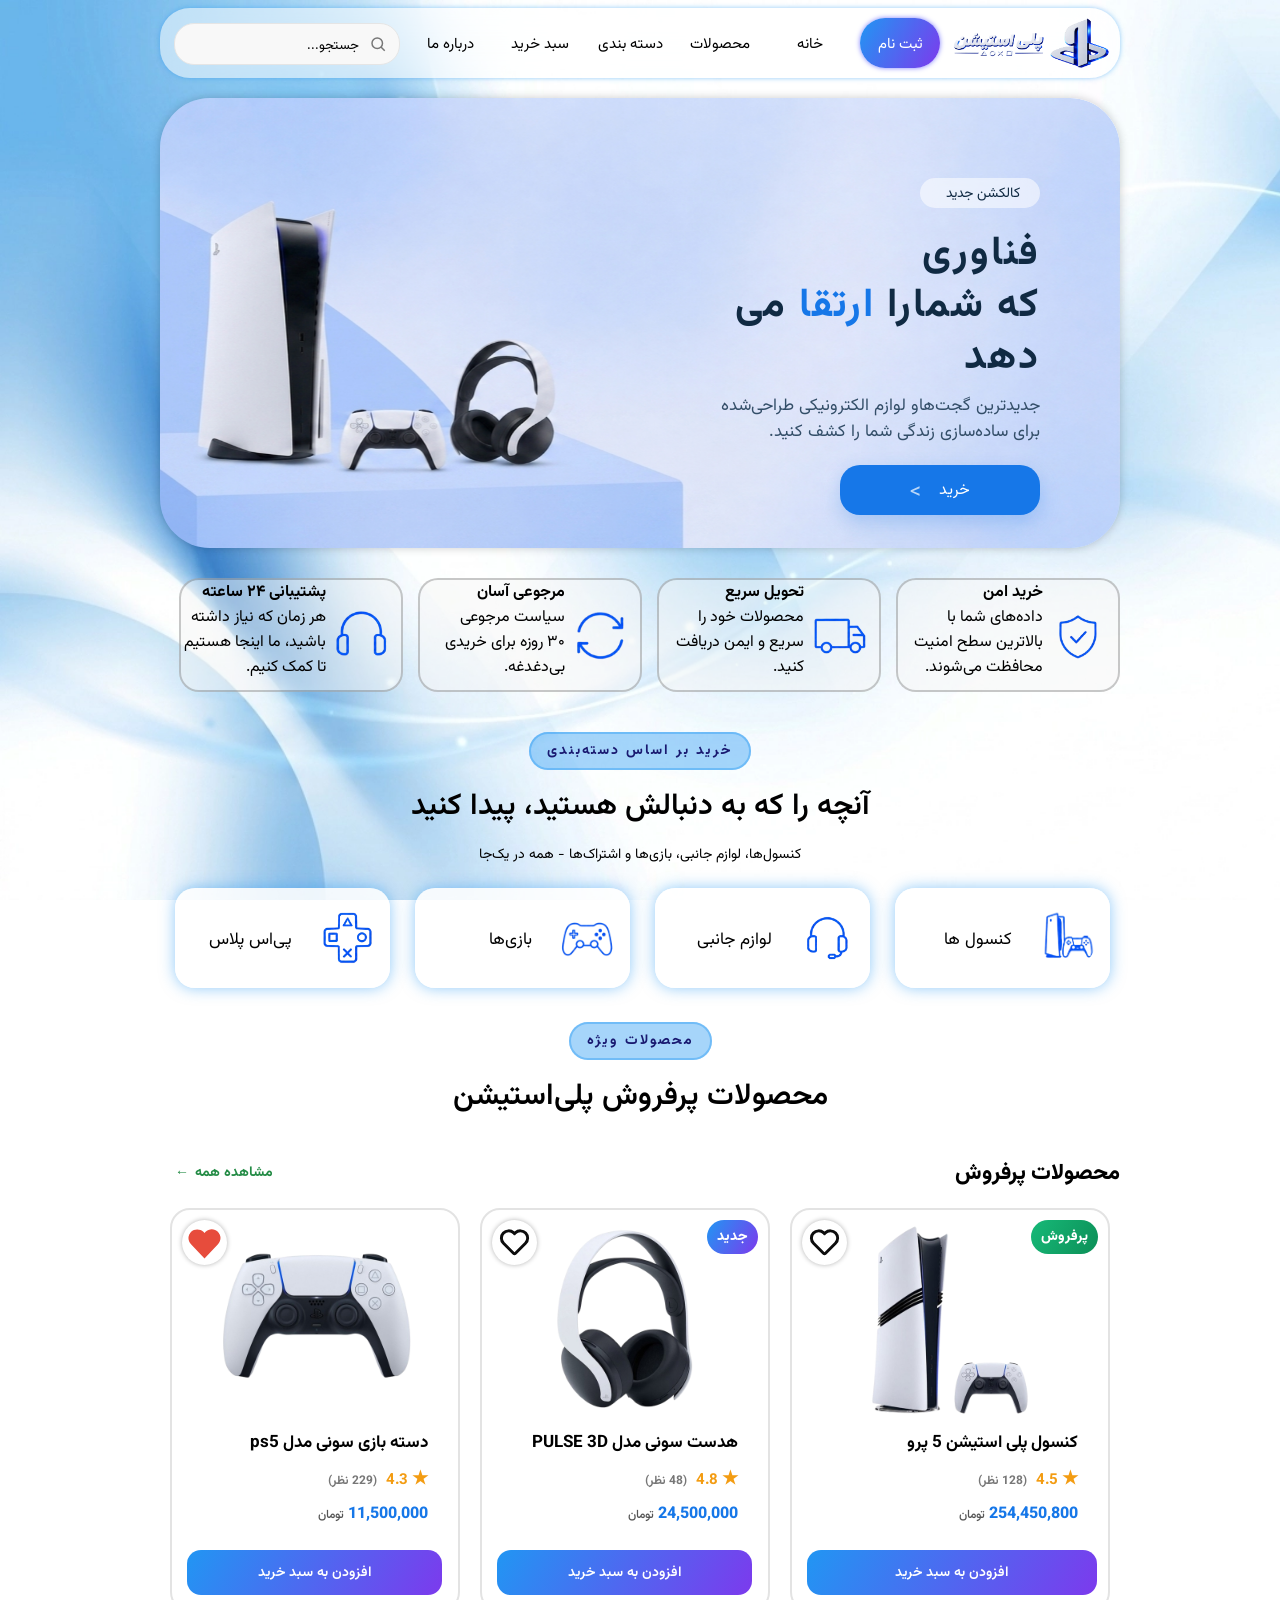
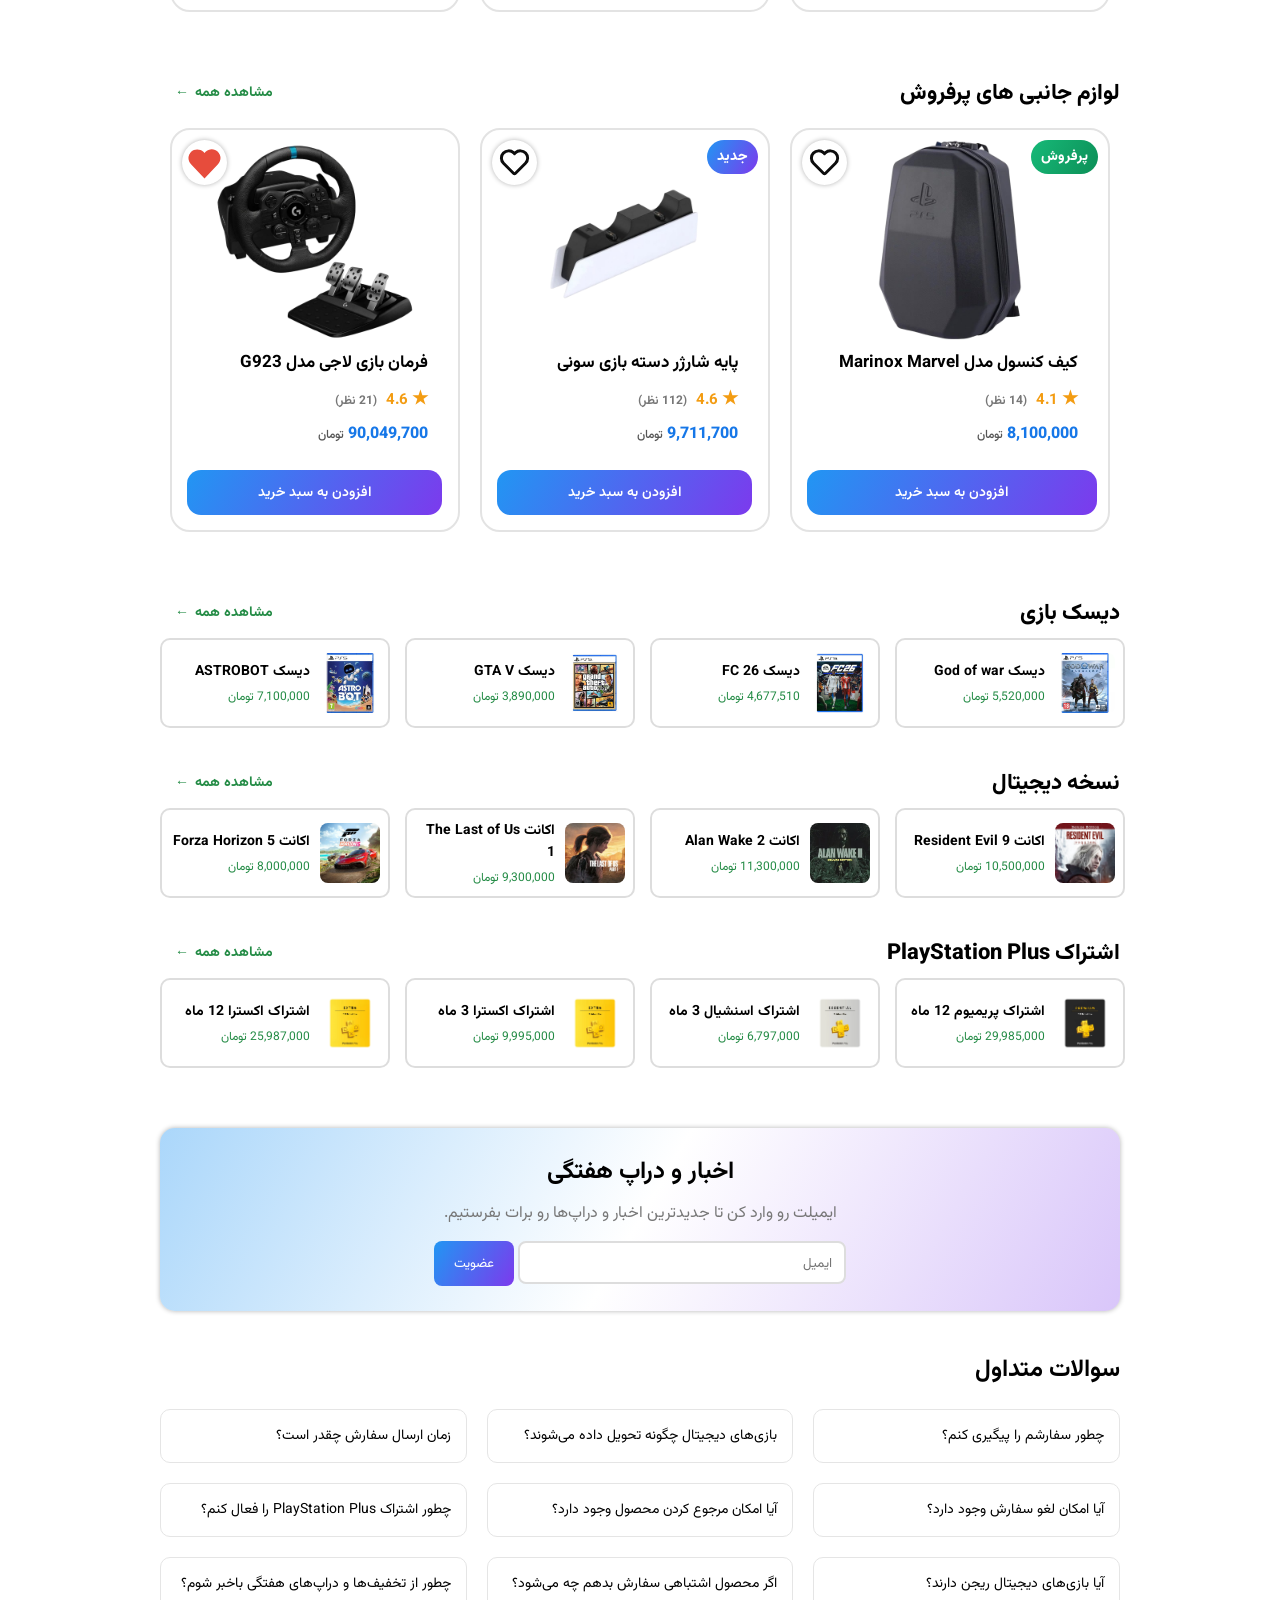
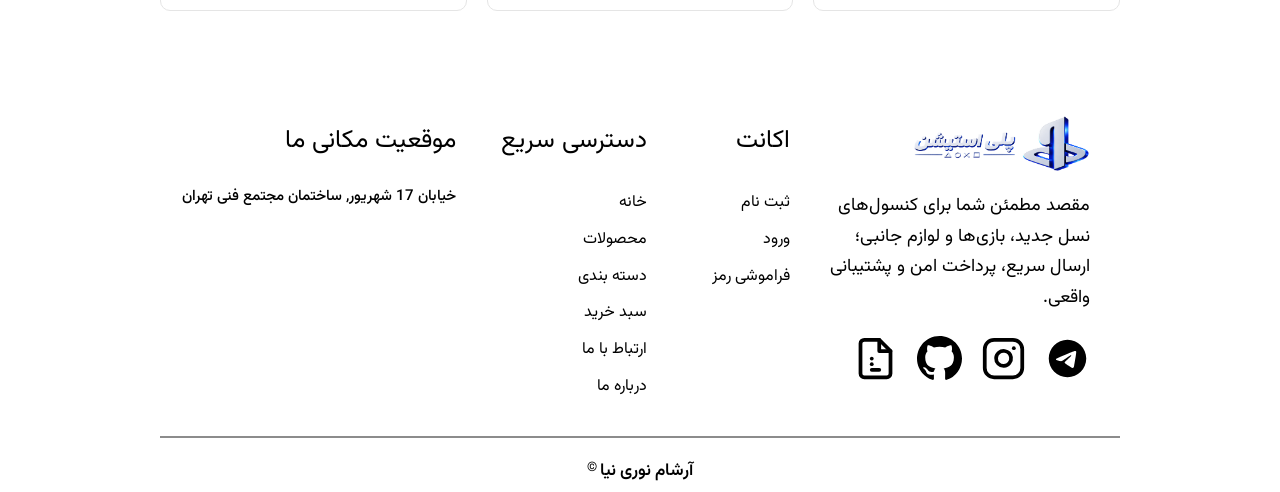
==== commit 8a91a5e7: "Add files via upload" ====
--- a/index.html
+++ b/index.html
@@ -1,766 +1,614 @@
 <!doctype html>
 <html lang="en">
-  <head>
-    <meta charset="UTF-8" />
-    <meta name="viewport" content="width=device-width, initial-scale=1.0" />
-    <title>Document</title>
-    <link rel="stylesheet" href="css.css" />
-  </head>
-  <body class="body">
-    <div id="loader"><div id="loader-c"></div></div>
-    <div id="div_badene">
-      <div class="menu">
-        <div id="icon">
-          <a href="register.html"><img src="img/brand.png" id="brand" /></a>
-        </div>
-        <a href="register.html" class="a_menu">
-          <div id="register_menu_sign">
-            <p class="register_menu_p_white">ثبت نام</p>
-          </div>
+
+<head>
+  <meta charset="UTF-8" />
+  <meta name="viewport" content="width=device-width, initial-scale=1.0" />
+  <title>Document</title>
+  <link rel="stylesheet" href="css.css" />
+</head>
+
+<body class="body">
+  <div id="loader">
+    <div id="loader-c"></div>
+  </div>
+  <div id="div_badene">
+    <div class="menu">
+      <div id="icon">
+        <a href="register.html"><img src="img/brand.png" alt="لگو برند" id="brand" loading="lazy"></a>
+      </div>
+      <a href="register.html" class="a_menu">
+        <div id="register_menu_sign">
+          <p class="register_menu_p_white">ثبت نام</p>
+        </div>
+      </a>
+      <a href="index.html" class="a_menu">
+        <div class="register_menu">
+          <p class="register_menu_p">خانه</p>
+        </div>
+      </a>
+      <a href="product.html" class="a_menu">
+        <div class="register_menu">
+          <p class="register_menu_p">محصولات</p>
+        </div>
+      </a>
+      <a href="index.html#categori" class="a_menu">
+        <div class="register_menu">
+          <p class="register_menu_p">دسته بندی</p>
+        </div>
+      </a>
+      <a href="cart.html" class="a_menu">
+        <div class="register_menu">
+          <p class="register_menu_p">سبد خرید</p>
+        </div>
+      </a>
+      <a href="about.html" class="a_menu">
+        <div class="register_menu">
+          <p class="register_menu_p">درباره ما</p>
+        </div>
+      </a>
+      <div class="searchbar">
+        <svg width="18" height="18" viewBox="0 0 24 24" fill="none" xmlns="http://www.w3.org/2000/svg"
+          style="stroke: #777; stroke-width: 2">
+          <circle cx="11" cy="11" r="7"></circle>
+          <line x1="16" y1="16" x2="21" y2="21"></line>
+        </svg>
+        <input type="search" placeholder="جستجو..." />
+      </div>
+    </div>
+    <div id="baner">
+      <img src="img/IMG_20260818_145443.png" alt="بنر ps5" id="baner_img" loading="lazy">
+      <div id="baner-style">
+        <div id="baner-new">کالکشن جدید</div>
+        <h1 id="baner-h">
+          فناوری<br />که شما‌‌را‌‌‌‌‌‌‌ <span>ارتقا </span>می دهد
+        </h1>
+        <p>
+          جدیدترین گجت‌هاو لوازم الکترونیکی طراحی‌شده <br />
+          برای ساده‌سازی زندگی شما را کشف کنید.
+        </p>
+        <a href="#product" class="a_menu">
+          <div id="baner-button">خرید<span>&nbsp;&nbsp;&nbsp;></span></div>
         </a>
-        <a href="index.html" class="a_menu">
-          <div class="register_menu">
-            <p class="register_menu_p">خانه</p>
-          </div>
+      </div>
+    </div>
+    <div id="namad">
+      <div class="namads">
+        <div class="icon-namad">
+          <img src="img/icon/secure.png" alt="آیکون امنیت" class="namad-icon" loading="lazy" />
+        </div>
+        <span class="matn-namad"><b>خرید امن</b><br />داده‌های شما با بالاترین سطح امنیت محافظت
+          می‌شوند.</span>
+      </div>
+      <div class="namads">
+        <div class="icon-namad">
+          <img src="img/icon/delivery.png" alt="آیکون کامیون" class="namad-icon" loading="lazy" />
+        </div>
+        <span class="matn-namad"><b>تحویل سریع</b><br />محصولات خود را <br />
+          سریع و ایمن دریافت کنید.</span>
+      </div>
+      <div class="namads">
+        <div class="icon-namad">
+          <img src="img/icon/return.png" alt="آیکون مرجوعی" class="namad-icon" loading="lazy" />
+        </div>
+        <span class="matn-namad"><b>مرجوعی آسان</b><br />سیاست مرجوعی <br />
+          ۳۰ روزه برای خریدی بی‌دغدغه.</span>
+      </div>
+      <div class="namads">
+        <div class="icon-namad">
+          <img src="img/icon/support.png" alt="آیکون پشتیبانی" class="namad-icon" loading="lazy" />
+        </div>
+        <span class="matn-namad"><b>پشتیبانی ۲۴ ساعته</b><br />هر زمان که نیاز داشته باشید، ما اینجا
+          هستیم تا کمک کنیم.</span>
+      </div>
+      <a name="categori"></a>
+    </div>
+    <div class="div-help">
+      <span class="div-help-span"><b>خرید بر اساس دسته‌بندی</b></span>
+      <h2 class="div-help-h2">آنچه را که به دنبالش هستید، پیدا کنید</h2>
+      <p class="div-help-p">
+        کنسول‌ها، لوازم جانبی، بازی‌ها و اشتراک‌ها - همه در یک‌جا
+      </p>
+    </div>
+    <div id="categories">
+      <a href="product-ps5.html">
+        <div class="categorie" title="ps5,ps5pro,...">
+          <div class="icon">
+            <img src="img/icon/konsole.png" alt="آیکون کنسول" class="icon_categorie" loading="lazy" />
+          </div>
+          <div class="div_categorie">
+            <p class="p_categorie">کنسول ها</p>
+          </div>
+        </div>
+      </a>
+      <a href="product-accessories.html">
+        <div class="categorie">
+          <div class="icon">
+            <img src="img/icon/accessories.png" alt="آیکون هدست" class="icon_categorie" loading="lazy" />
+          </div>
+          <div class="div_categorie">
+            <p class="p_categorie">لوازم جانبی</p>
+          </div>
+        </div>
+      </a>
+      <a href="product-game.html">
+        <div class="categorie">
+          <div class="icon">
+            <img src="img/icon/games.png" alt="آیکون بازی" class="icon_categorie" loading="lazy" />
+          </div>
+          <div class="div_categorie">
+            <p class="p_categorie">بازی‌ها</p>
+          </div>
+        </div>
+      </a>
+      <a href="psplus-1month.html">
+        <div class="categorie">
+          <div class="icon">
+            <img src="img/icon/psplus.png" alt="آیکون اشتراک" class="icon_categorie" loading="lazy" />
+          </div>
+          <div class="div_categorie">
+            <p class="p_categorie">پی‌اس پلاس</p>
+          </div>
+        </div>
+      </a>
+      <a name="product"></a>
+    </div>
+    <div class="div-help2">
+      <span class="div-help-span"><b>محصولات ویژه</b></span>
+      <h2 class="div-help-h2">محصولات پرفروش پلی‌استیشن</h2>
+    </div>
+    <div class="section-header">
+      <h2>محصولات پرفروش</h2>
+      <a href="product.html" class="view-all">
+        مشاهده همه
+        <span>←</span>
+      </a>
+    </div>
+    <div class="main-Products">
+      <div class="product">
+        <svg viewBox="0 0 24 24" xmlns:rdf="http://www.w3.org/1999/02/22-rdf-syntax-ns#"
+          xmlns="http://www.w3.org/2000/svg" version="1.1" xmlns:cc="http://creativecommons.org/ns#"
+          xmlns:dc="http://purl.org/dc/elements/1.1/" class="fav">
+          <g transform="translate(0 -1028.4)">
+            <path
+              d="m7 1031.4c-1.5355 0-3.0784 0.5-4.25 1.7-2.3431 2.4-2.2788 6.1 0 8.5l9.25 9.8 9.25-9.8c2.279-2.4 2.343-6.1 0-8.5-2.343-2.3-6.157-2.3-8.5 0l-0.75 0.8-0.75-0.8c-1.172-1.2-2.7145-1.7-4.25-1.7z"
+              fill="#e74c3c" />
+          </g>
+        </svg>
+        <img src="img/product/daste-ps5.png" alt="دسته ps5" class="img" loading="lazy" />
+        <div class="product-info">
+          <h3 class="product-name">دسته بازی سونی مدل ps5</h3>
+
+          <div class="product-rating">
+            <span class="star">★</span>
+            <span>4.3</span>
+            <span class="reviews">(229 نظر)</span>
+          </div>
+
+          <div class="product-price">11,500,000 <span>تومان</span></div>
+        </div>
+        <a href="cart.html"><span class="new-shop">افزودن به سبد خرید</span></a>
+      </div>
+      <div class="product">
+        <span class="product-span">جدید</span>
+        <svg class="fav" width="800px" height="800px" viewBox="0 0 24 24" fill="none"
+          xmlns="http://www.w3.org/2000/svg">
+          <path
+            d="M12 4.528a6 6 0 0 0-8.243 8.715l6.829 6.828a2 2 0 0 0 2.828 0l6.829-6.828A6 6 0 0 0 12 4.528zm-1.172 1.644l.465.464a1 1 0 0 0 1.414 0l.465-.464a4 4 0 1 1 5.656 5.656L12 18.657l-6.828-6.829a4 4 0 0 1 5.656-5.656z"
+            fill="#0D0D0D" />
+        </svg>
+        <img src="img/product/headset.png" alt="هدست ps5" class="img" loading="lazy" />
+        <div class="product-info">
+          <h3 class="product-name">هدست سونی مدل PULSE 3D</h3>
+
+          <div class="product-rating">
+            <span class="star">★</span>
+            <span>4.8</span>
+            <span class="reviews">(48 نظر)</span>
+          </div>
+
+          <div class="product-price">24,500,000 <span>تومان</span></div>
+        </div>
+        <a href="cart.html">
+          <div class="new-shop">افزودن به سبد خرید</div>
         </a>
-        <a href="product.html" class="a_menu">
-          <div class="register_menu">
-            <p class="register_menu_p">محصولات</p>
-          </div>
+      </div>
+      <div class="new">
+        <span class="new-span">پرفروش</span>
+        <svg class="fav" width="800px" height="800px" viewBox="0 0 24 24" fill="none"
+          xmlns="http://www.w3.org/2000/svg">
+          <path
+            d="M12 4.528a6 6 0 0 0-8.243 8.715l6.829 6.828a2 2 0 0 0 2.828 0l6.829-6.828A6 6 0 0 0 12 4.528zm-1.172 1.644l.465.464a1 1 0 0 0 1.414 0l.465-.464a4 4 0 1 1 5.656 5.656L12 18.657l-6.828-6.829a4 4 0 0 1 5.656-5.656z"
+            fill="#0D0D0D" />
+        </svg>
+        <img src="img/product/ps5pro.png" alt="" class="img" loading="lazy" />
+        <div class="product-info">
+          <h3 class="product-name">کنسول پلی استیشن 5 پرو</h3>
+
+          <div class="product-rating">
+            <span class="star">★</span>
+            <span>4.5</span>
+            <span class="reviews">(128 نظر)</span>
+          </div>
+
+          <div class="product-price">254,450,800 <span>تومان</span></div>
+        </div>
+        <a href="cart.html">
+          <div class="new-shop-b">افزودن به سبد خرید</div>
         </a>
-        <a href="index.html#categori" class="a_menu">
-          <div class="register_menu">
-            <p class="register_menu_p">دسته بندی</p>
-          </div>
-        </a>
-        <a href="cart.html" class="a_menu">
-          <div class="register_menu">
-            <p class="register_menu_p">سبد خرید</p>
-          </div>
-        </a>
-        <a href="about.html" class="a_menu">
-          <div class="register_menu">
-            <p class="register_menu_p">درباره ما</p>
-          </div>
-        </a>
-        <div class="searchbar">
-          <svg
-            width="18"
-            height="18"
-            viewBox="0 0 24 24"
-            fill="none"
-            xmlns="http://www.w3.org/2000/svg"
-            style="stroke: #777; stroke-width: 2"
-          >
-            <circle cx="11" cy="11" r="7"></circle>
-            <line x1="16" y1="16" x2="21" y2="21"></line>
-          </svg>
-          <input type="search" placeholder="جستجو..." />
-        </div>
-      </div>
-      <div id="baner">
-        <img src="img/IMG_20260818_145443.png" id="baner_img" />
-        <div id="baner-style">
-          <div id="baner-new">کالکشن جدید</div>
-          <h1 id="baner-h">
-            فناوری<br />که شما‌‌را‌‌‌‌‌‌‌ <span>ارتقا </span>می دهد
-          </h1>
+      </div>
+    </div>
+    <div class="section-header">
+      <h2>لوازم جانبی های پرفروش</h2>
+
+      <a href="product-accessories.html" class="view-all">
+        مشاهده همه
+        <span>←</span>
+      </a>
+    </div>
+    <div class="main-Products">
+      <div class="product">
+        <svg viewBox="0 0 24 24" xmlns:rdf="http://www.w3.org/1999/02/22-rdf-syntax-ns#"
+          xmlns="http://www.w3.org/2000/svg" version="1.1" xmlns:cc="http://creativecommons.org/ns#"
+          xmlns:dc="http://purl.org/dc/elements/1.1/" class="fav">
+          <g transform="translate(0 -1028.4)">
+            <path
+              d="m7 1031.4c-1.5355 0-3.0784 0.5-4.25 1.7-2.3431 2.4-2.2788 6.1 0 8.5l9.25 9.8 9.25-9.8c2.279-2.4 2.343-6.1 0-8.5-2.343-2.3-6.157-2.3-8.5 0l-0.75 0.8-0.75-0.8c-1.172-1.2-2.7145-1.7-4.25-1.7z"
+              fill="#e74c3c" />
+          </g>
+        </svg>
+        <img src="img/product/farman-ps5.png" alt="فرمان ps5" class="img" loading="lazy" />
+        <div class="product-info">
+          <h3 class="product-name">فرمان بازی لاجی مدل G923</h3>
+
+          <div class="product-rating">
+            <span class="star">★</span>
+            <span>4.6</span>
+            <span class="reviews">(21 نظر)</span>
+          </div>
+
+          <div class="product-price">90,049,700 <span>تومان</span></div>
+        </div>
+        <a href="cart.html"><span class="new-shop">افزودن به سبد خرید</span></a>
+      </div>
+      <div class="product">
+        <span class="product-span">جدید</span>
+        <svg class="fav" width="800px" height="800px" viewBox="0 0 24 24" fill="none"
+          xmlns="http://www.w3.org/2000/svg">
+          <path
+            d="M12 4.528a6 6 0 0 0-8.243 8.715l6.829 6.828a2 2 0 0 0 2.828 0l6.829-6.828A6 6 0 0 0 12 4.528zm-1.172 1.644l.465.464a1 1 0 0 0 1.414 0l.465-.464a4 4 0 1 1 5.656 5.656L12 18.657l-6.828-6.829a4 4 0 0 1 5.656-5.656z"
+            fill="#0D0D0D" />
+        </svg>
+        <img src="img/product/sharger-ps5.png" alt="شارژر ps5" class="img" loading="lazy" />
+        <div class="product-info">
+          <h3 class="product-name">پایه شارژر دسته بازی سونی</h3>
+
+          <div class="product-rating">
+            <span class="star">★</span>
+            <span>4.6</span>
+            <span class="reviews">(112 نظر)</span>
+          </div>
+
+          <div class="product-price">9,711,700 <span>تومان</span></div>
+        </div>
+        <a href="cart.html"><span class="new-shop">افزودن به سبد خرید</span></a>
+      </div>
+      <div class="new">
+        <span class="new-span">پرفروش</span>
+        <svg class="fav" width="800px" height="800px" viewBox="0 0 24 24" fill="none"
+          xmlns="http://www.w3.org/2000/svg">
+          <path
+            d="M12 4.528a6 6 0 0 0-8.243 8.715l6.829 6.828a2 2 0 0 0 2.828 0l6.829-6.828A6 6 0 0 0 12 4.528zm-1.172 1.644l.465.464a1 1 0 0 0 1.414 0l.465-.464a4 4 0 1 1 5.656 5.656L12 18.657l-6.828-6.829a4 4 0 0 1 5.656-5.656z"
+            fill="#0D0D0D" />
+        </svg>
+        <img src="img/product/kif-ps5.png" alt="کیف ps5" class="img" loading="lazy" />
+        <div class="product-info">
+          <h3 class="product-name">کیف کنسول مدل Marinox Marvel</h3>
+
+          <div class="product-rating">
+            <span class="star">★</span>
+            <span>4.1</span>
+            <span class="reviews">(14 نظر)</span>
+          </div>
+
+          <div class="product-price">8,100,000 <span>تومان</span></div>
+        </div>
+        <a href="cart.html"><span class="new-shop-b">افزودن به سبد خرید</span></a>
+      </div>
+    </div>
+    <div class="section-header">
+      <h2>دیسک بازی</h2>
+
+      <a href="product-game.html#disc" class="view-all">
+        مشاهده همه
+        <span>←</span>
+      </a>
+    </div>
+    <div class="products-mini">
+      <a href="" class="a_menu">
+        <div class="product-mini">
+          <img src="img/product/disc-astrobot.webp" alt="ASTROBOT" loading="lazy" />
+
+          <div class="info">
+            <h3>دیسک ASTROBOT</h3>
+            <p>7,100,000 تومان</p>
+          </div>
+        </div>
+      </a>
+
+      <a href="" class="a_menu">
+        <div class="product-mini">
+          <img src="img/product/disc-gta5.webp" alt="GTA V" loading="lazy" />
+
+          <div class="info">
+            <h3>دیسک GTA V</h3>
+            <p>3,890,000 تومان</p>
+          </div>
+        </div>
+      </a>
+
+      <a href="" class="a_menu">
+        <div class="product-mini">
+          <img src="img/product/disc-fc26.webp" alt="FC 26" loading="lazy" />
+
+          <div class="info">
+            <h3>دیسک FC 26</h3>
+            <p>4,677,510 تومان</p>
+          </div>
+        </div>
+      </a>
+
+      <a href="" class="a_menu">
+        <div class="product-mini">
+          <img src="img/product/disc-Godofwar.webp" alt="GOD OF WAR" loading="lazy" />
+          <div class="info">
+            <h3>دیسک God of war</h3>
+            <p>5,520,000 تومان</p>
+          </div>
+        </div>
+      </a>
+    </div>
+    <div class="section-header">
+      <h2>نسخه دیجیتال</h2>
+      <a href="product-game.html#acc" class="view-all">
+        مشاهده همه
+        <span>←</span>
+      </a>
+    </div>
+    <div class="products-mini">
+      <a href="" class="a_menu">
+        <div class="product-mini">
+          <img src="img/product/Forza-Horizon-5-1.webp" alt="Forza Horizon 5" loading="lazy" />
+
+          <div class="info">
+            <h3>اكانت Forza Horizon 5</h3>
+            <p>8,000,000 تومان</p>
+          </div>
+        </div>
+      </a>
+
+      <a href="" class="a_menu">
+        <div class="product-mini">
+          <img src="img/product/The-Last-of-Us-Part-I.webp" alt="The Last of Us Part 1" loading="lazy" />
+
+          <div class="info">
+            <h3>اکانت The Last of Us 1</h3>
+            <p>9,300,000 تومان</p>
+          </div>
+        </div>
+      </a>
+
+      <a href="" class="a_menu">
+        <div class="product-mini">
+          <img src="img/product/Alan-Wake-2.webp" alt="Alan Wake 2" loading="lazy" />
+
+          <div class="info">
+            <h3>اکانت Alan Wake 2</h3>
+            <p>11,300,000 تومان</p>
+          </div>
+        </div>
+      </a>
+
+      <a href="" class="a_menu">
+        <div class="product-mini">
+          <img src="img/product/Resident-Evil-9-Requiem.webp" alt="Resident Evil 9" loading="lazy" />
+          <div class="info">
+            <h3>اكانت Resident Evil 9</h3>
+            <p>10,500,000 تومان</p>
+          </div>
+        </div>
+      </a>
+    </div>
+    <div class="section-header">
+      <h2>اشتراک PlayStation Plus</h2>
+      <a href="psplus-1month.html" class="view-all">
+        مشاهده همه
+        <span>←</span>
+      </a>
+    </div>
+    <div class="products-mini">
+      <a href="psplus-12month.html" class="a_menu">
+        <div class="product-mini">
+          <img src="img/product/PlayStationPlus-EXTRA_12-MONTHS.webp" alt="اشتراک اکسترا" loading="lazy" />
+
+          <div class="info">
+            <h3>اشتراک اکسترا 12 ماه</h3>
+            <p>25,987,000 تومان</p>
+          </div>
+        </div>
+      </a>
+
+      <a href="psplus-3month.html" class="a_menu">
+        <div class="product-mini">
+          <img src="img/product/PlayStationPlus-EXTRA_3-MONTHS.webp" alt="اشتراک اکسترا" loading="lazy" />
+
+          <div class="info">
+            <h3>اشتراک اکسترا 3 ماه</h3>
+            <p>9,995,000 تومان</p>
+          </div>
+        </div>
+      </a>
+
+      <a href="psplus-3month.html" class="a_menu">
+        <div class="product-mini">
+          <img src="img/product/PlayStationPlus-Essential_3-MONTHS.webp" alt="اشتراک اسنشیال" loading="lazy" />
+
+          <div class="info">
+            <h3>اشتراک اسنشیال 3 ماه</h3>
+            <p>6,797,000 تومان</p>
+          </div>
+        </div>
+      </a>
+
+      <a href="psplus-12month.html" class="a_menu">
+        <div class="product-mini">
+          <img src="img/product/PlayStationPlus-PREMIUM_12-MONTHS.webp" alt="اشتراک پریمیوم" loading="lazy" />
+          <div class="info">
+            <h3>اشتراک پریمیوم 12 ماه</h3>
+            <p>29,985,000 تومان</p>
+          </div>
+        </div>
+      </a>
+    </div>
+    <div class="newsletter">
+      <h2>اخبار و دراپ هفتگی</h2>
+      <p>.ایمیلت رو وارد کن تا جدیدترین اخبار و دراپ‌ها رو برات بفرستیم</p>
+
+      <div class="email-box">
+        <form action="about.html#ertebat">
+          <button>عضویت</button>
+          <input type="email" placeholder="ایمیل" required="required" />
+        </form>
+      </div>
+    </div>
+    <div class="faq">
+      <h2>سوالات متداول</h2>
+
+      <div class="faq-box">
+        <details class="faq-item">
+          <summary>چطور سفارشم را پیگیری کنم؟</summary>
           <p>
-            جدیدترین گجت‌هاو لوازم الکترونیکی طراحی‌شده <br />
-            برای ساده‌سازی زندگی شما را کشف کنید.
+            از بخش سفارش‌های حساب کاربری می‌توانید سفارش خود را پیگیری کنید.
           </p>
-          <a href="#product" class="a_menu">
-            <div id="baner-button">خرید<span>&nbsp;&nbsp;&nbsp;></span></div>
-          </a>
-        </div>
-      </div>
-      <div id="namad">
-        <div class="namads">
-          <div class="icon-namad">
-            <img
-              src="img/icon/1000151825-removebg-preview.png"
-              class="namad-icon"
-            />
-          </div>
-          <span class="matn-namad"
-            ><b>خرید امن</b><br />داده‌های شما با بالاترین سطح امنیت محافظت
-            می‌شوند.</span
-          >
-        </div>
-        <div class="namads">
-          <div class="icon-namad">
-            <img
-              src="img/icon/1000151826-removebg-preview.png"
-              class="namad-icon"
-            />
-          </div>
-          <span class="matn-namad"
-            ><b>تحویل سریع</b><br />محصولات خود را <br />
-            سریع و ایمن دریافت کنید.</span
-          >
-        </div>
-        <div class="namads">
-          <div class="icon-namad">
-            <img
-              src="img/icon/1000151827-removebg-preview.png"
-              class="namad-icon"
-            />
-          </div>
-          <span class="matn-namad"
-            ><b>مرجوعی آسان</b><br />سیاست مرجوعی <br />
-            ۳۰ روزه برای خریدی بی‌دغدغه.</span
-          >
-        </div>
-        <div class="namads">
-          <div class="icon-namad">
-            <img
-              src="img/icon/1000151821-removebg-preview.png"
-              class="namad-icon"
-            />
-          </div>
-          <span class="matn-namad"
-            ><b>پشتیبانی ۲۴ ساعته</b><br />هر زمان که نیاز داشته باشید، ما اینجا
-            هستیم تا کمک کنیم.</span
-          >
-        </div>
-        <a name="categori"></a>
-      </div>
-      <div class="div-help">
-        <span class="div-help-span"><b>خرید بر اساس دسته‌بندی</b></span>
-        <h2 class="div-help-h2">آنچه را که به دنبالش هستید، پیدا کنید</h2>
-        <p class="div-help-p">
-          کنسول‌ها، لوازم جانبی، بازی‌ها و اشتراک‌ها - همه در یک‌جا
-        </p>
-      </div>
-      <div id="categories">
-        <a href="">
-          <div class="categorie" title="ps5,ps5pro,...">
-            <div class="icon">
-              <img
-                src="img/icon/1000151822-removebg-preview.png"
-                class="icon_categorie"
-              />
-            </div>
-            <div class="div_categorie">
-              <p class="p_categorie">کنسول ها</p>
-            </div>
-          </div>
-        </a>
-        <a href="">
-          <div class="categorie">
-            <div class="icon">
-              <img
-                src="img/icon/1000151828-removebg-preview.png"
-                class="icon_categorie"
-              />
-            </div>
-            <div class="div_categorie">
-              <p class="p_categorie">لوازم جانبی</p>
-            </div>
-          </div>
-        </a>
-        <a href="">
-          <div class="categorie">
-            <div class="icon">
-              <img
-                src="img/icon/1000151823-removebg-preview.png"
-                class="icon_categorie"
-              />
-            </div>
-            <div class="div_categorie">
-              <p class="p_categorie">بازی‌ها</p>
-            </div>
-          </div>
-        </a>
-        <a href="">
-          <div class="categorie">
-            <div class="icon">
-              <img
-                src="img/icon/1000151824-removebg-preview.png"
-                class="icon_categorie"
-              />
-            </div>
-            <div class="div_categorie">
-              <p class="p_categorie">پی‌اس پلاس</p>
-            </div>
-          </div>
-        </a>
-        <a name="product"></a>
-      </div>
-      <div class="div-help2">
-        <span class="div-help-span"><b>محصولات ویژه</b></span>
-        <h2 class="div-help-h2">محصولات پرفروش پلی‌استیشن</h2>
-      </div>
-      <div class="section-header">
-        <h2>محصولات جدید</h2>
-
-        <a href="#" class="view-all">
-          مشاهده همه
-          <span>←</span>
-        </a>
-      </div>
-      <div class="main-Products">
-        <div class="product">
-          <svg
-            viewBox="0 0 24 24"
-            xmlns:rdf="http://www.w3.org/1999/02/22-rdf-syntax-ns#"
-            xmlns="http://www.w3.org/2000/svg"
-            version="1.1"
-            xmlns:cc="http://creativecommons.org/ns#"
-            xmlns:dc="http://purl.org/dc/elements/1.1/"
-            class="fav"
-          >
-            <g transform="translate(0 -1028.4)">
+        </details>
+
+        <details class="faq-item">
+          <summary>بازی‌های دیجیتال چگونه تحویل داده می‌شوند؟</summary>
+          <p>
+            پس از تأیید پرداخت، اطلاعات بازی دیجیتال برای شما ارسال می‌شود.
+          </p>
+        </details>
+
+        <details class="faq-item">
+          <summary>زمان ارسال سفارش چقدر است؟</summary>
+          <p>زمان ارسال بسته به شهر و روش ارسال انتخابی متفاوت است.</p>
+        </details>
+
+        <details class="faq-item">
+          <summary>آیا امکان لغو سفارش وجود دارد؟</summary>
+          <p>
+            در صورتی که سفارش هنوز ارسال نشده باشد، امکان لغو آن وجود دارد.
+          </p>
+        </details>
+
+        <details class="faq-item">
+          <summary>آیا امکان مرجوع کردن محصول وجود دارد؟</summary>
+          <p>
+            در صورت وجود شرایط لازم، می‌توانید درخواست مرجوعی خود را ثبت کنید.
+          </p>
+        </details>
+
+        <details class="faq-item">
+          <summary>چطور اشتراک PlayStation Plus را فعال کنم؟</summary>
+          <p>
+            پس از خرید، کد یا اطلاعات فعال‌سازی در اختیار شما قرار می‌گیرد.
+          </p>
+        </details>
+
+        <details class="faq-item">
+          <summary>آیا بازی‌های دیجیتال ریجن دارند؟</summary>
+          <p>
+            بله، بعضی از بازی‌ها و اکانت‌های دیجیتال بر اساس ریجن ارائه
+            می‌شوند.
+          </p>
+        </details>
+
+        <details class="faq-item">
+          <summary>اگر محصول اشتباهی سفارش بدهم چه می‌شود؟</summary>
+          <p>برای بررسی و اصلاح سفارش می‌توانید با پشتیبانی تماس بگیرید.</p>
+        </details>
+
+        <details class="faq-item">
+          <summary>چطور از تخفیف‌ها و دراپ‌های هفتگی باخبر شوم؟</summary>
+          <p>
+            با عضویت در خبرنامه، جدیدترین تخفیف‌ها و دراپ‌های هفتگی را دریافت
+            می‌کنید.
+          </p>
+        </details>
+      </div>
+    </div>
+    <div id="footer">
+      <div id="footer-brands">
+        <div id="brand-logo-footer">
+          <img src="img/brand.png" alt="لگو برند" id="brand-logo-footer-img" loading="lazy" />
+        </div>
+        <div id="footer-nevesht">
+          <span>مقصد مطمئن شما برای کنسول‌های نسل جدید، بازی‌ها و لوازم جانبی؛
+            ارسال سریع، پرداخت امن و پشتیبانی واقعی.</span>
+        </div>
+        <div id="contact">
+          <a href="https://t.me/KRATOS_GOD3" target="_blank"><svg width="24" height="24" viewBox="0 0 24 24"
+              fill="#000000" class="ertebat">
               <path
-                d="m7 1031.4c-1.5355 0-3.0784 0.5-4.25 1.7-2.3431 2.4-2.2788 6.1 0 8.5l9.25 9.8 9.25-9.8c2.279-2.4 2.343-6.1 0-8.5-2.343-2.3-6.157-2.3-8.5 0l-0.75 0.8-0.75-0.8c-1.172-1.2-2.7145-1.7-4.25-1.7z"
-                fill="#e74c3c"
-              />
-            </g>
-          </svg>
-          <img
-            src="img/product/daste-ps5.png"
-            alt=""
-            class="img"
-          />
-          <div class="product-info">
-            <h3 class="product-name">دسته بازی سونی مدل ps5</h3>
-
-            <div class="product-rating">
-              <span class="star">★</span>
-              <span>4.3</span>
-              <span class="reviews">(229 نظر)</span>
-            </div>
-
-            <div class="product-price">11,500,000 <span>تومان</span></div>
-          </div>
-          <a href=""><span class="new-shop">افزودن به سبد خرید</span></a>
-        </div>
-        <div class="product">
-          <span class="product-span">جدید</span>
-          <svg
-            class="fav"
-            width="800px"
-            height="800px"
-            viewBox="0 0 24 24"
-            fill="none"
-            xmlns="http://www.w3.org/2000/svg"
-          >
-            <path
-              d="M12 4.528a6 6 0 0 0-8.243 8.715l6.829 6.828a2 2 0 0 0 2.828 0l6.829-6.828A6 6 0 0 0 12 4.528zm-1.172 1.644l.465.464a1 1 0 0 0 1.414 0l.465-.464a4 4 0 1 1 5.656 5.656L12 18.657l-6.828-6.829a4 4 0 0 1 5.656-5.656z"
-              fill="#0D0D0D"
-            />
-          </svg>
-          <img
-            src="img/product/headset.png"
-            alt=""
-            class="img"
-          />
-          <div class="product-info">
-            <h3 class="product-name">هدست سونی مدل PULSE 3D</h3>
-
-            <div class="product-rating">
-              <span class="star">★</span>
-              <span>4.8</span>
-              <span class="reviews">(48 نظر)</span>
-            </div>
-
-            <div class="product-price">24,500,000 <span>تومان</span></div>
-          </div>
-          <a href=""><div class="new-shop">افزودن به سبد خرید</div></a>
-        </div>
-        <div class="new">
-          <span class="new-span">پرفروش</span>
-          <svg
-            class="fav"
-            width="800px"
-            height="800px"
-            viewBox="0 0 24 24"
-            fill="none"
-            xmlns="http://www.w3.org/2000/svg"
-          >
-            <path
-              d="M12 4.528a6 6 0 0 0-8.243 8.715l6.829 6.828a2 2 0 0 0 2.828 0l6.829-6.828A6 6 0 0 0 12 4.528zm-1.172 1.644l.465.464a1 1 0 0 0 1.414 0l.465-.464a4 4 0 1 1 5.656 5.656L12 18.657l-6.828-6.829a4 4 0 0 1 5.656-5.656z"
-              fill="#0D0D0D"
-            />
-          </svg>
-          <img
-            src="img/product/ps5pro.png"
-            alt=""
-            class="img"
-          />
-          <div class="product-info">
-            <h3 class="product-name">کنسول پلی استیشن 5 پرو</h3>
-
-            <div class="product-rating">
-              <span class="star">★</span>
-              <span>4.5</span>
-              <span class="reviews">(128 نظر)</span>
-            </div>
-
-            <div class="product-price">254,450,800 <span>تومان</span></div>
-          </div>
-          <a href=""><div class="new-shop-b">افزودن به سبد خرید</div></a>
-        </div>
-      </div>
-      <div class="section-header">
-        <h2>لوازم جانبی های پرفروش</h2>
-
-        <a href="#" class="view-all">
-          مشاهده همه
-          <span>←</span>
-        </a>
-      </div>
-      <div class="main-Products">
-        <div class="product">
-          <svg
-            viewBox="0 0 24 24"
-            xmlns:rdf="http://www.w3.org/1999/02/22-rdf-syntax-ns#"
-            xmlns="http://www.w3.org/2000/svg"
-            version="1.1"
-            xmlns:cc="http://creativecommons.org/ns#"
-            xmlns:dc="http://purl.org/dc/elements/1.1/"
-            class="fav"
-          >
-            <g transform="translate(0 -1028.4)">
+                d="M12 2C6.48 2 2 6.48 2 12s4.48 10 10 10 10-4.48 10-10S17.52 2 12 2zm4.64 6.8c-.15 1.58-.8 5.42-1.13 7.19-.14.75-.42 1-.68 1.03-.58.05-1.02-.38-1.58-.75-.88-.58-1.38-.94-2.23-1.5-.99-.65-.35-1.01.22-1.59.15-.15 2.71-2.48 2.76-2.69a.2.2 0 00-.05-.18c-.06-.05-.14-.03-.21-.02-.09.02-1.49.95-4.22 2.79-.4.27-.76.41-1.08.4-.36-.01-1.04-.2-1.55-.37-.63-.2-1.12-.31-1.08-.66.02-.18.27-.36.74-.55 2.92-1.27 4.86-2.11 5.83-2.51 2.78-1.16 3.35-1.36 3.73-1.36.08 0 .27.02.39.12.1.08.13.19.14.27-.01.06.01.24 0 .38z" />
+            </svg></a>
+          <a href="https://instagram.com/arshamnorinia" target="_blank"><svg width="10" height="10" viewBox="0 0 24 24"
+              fill="none" stroke="#000000" stroke-width="2" stroke-linecap="round" stroke-linejoin="round"
+              class="ertebat">
+              <rect x="2" y="2" width="20" height="20" rx="5" ry="5"></rect>
+              <path d="M16 11.37A4 4 0 1 1 12.63 8 4 4 0 0 1 16 11.37z"></path>
+              <line x1="17.5" y1="6.5" x2="17.51" y2="6.5"></line>
+            </svg></a>
+          <a href="https://github.com/arshamnori" target="_blank"><svg width="24" height="24" viewBox="0 0 24 24"
+              fill="#000000" class="ertebat">
               <path
-                d="m7 1031.4c-1.5355 0-3.0784 0.5-4.25 1.7-2.3431 2.4-2.2788 6.1 0 8.5l9.25 9.8 9.25-9.8c2.279-2.4 2.343-6.1 0-8.5-2.343-2.3-6.157-2.3-8.5 0l-0.75 0.8-0.75-0.8c-1.172-1.2-2.7145-1.7-4.25-1.7z"
-                fill="#e74c3c"
-              />
-            </g>
-          </svg>
-          <img src="img/product/farman-ps5.png" alt="فرمان ps5" class="img" />
-          <div class="product-info">
-            <h3 class="product-name">فرمان بازی لاجی مدل G923</h3>
-
-            <div class="product-rating">
-              <span class="star">★</span>
-              <span>4.6</span>
-              <span class="reviews">(21 نظر)</span>
-            </div>
-
-            <div class="product-price">90,049,700 <span>تومان</span></div>
-          </div>
-          <a href=""><span class="new-shop">افزودن به سبد خرید</span></a>
-        </div>
-        <div class="product">
-          <span class="product-span">جدید</span>
-          <svg
-            class="fav"
-            width="800px"
-            height="800px"
-            viewBox="0 0 24 24"
-            fill="none"
-            xmlns="http://www.w3.org/2000/svg"
-          >
-            <path
-              d="M12 4.528a6 6 0 0 0-8.243 8.715l6.829 6.828a2 2 0 0 0 2.828 0l6.829-6.828A6 6 0 0 0 12 4.528zm-1.172 1.644l.465.464a1 1 0 0 0 1.414 0l.465-.464a4 4 0 1 1 5.656 5.656L12 18.657l-6.828-6.829a4 4 0 0 1 5.656-5.656z"
-              fill="#0D0D0D"
-            />
-          </svg>
-          <img src="img/product/sharger-ps5.png" alt="شارژر ps5" class="img" />
-          <div class="product-info">
-            <h3 class="product-name">پایه شارژر دسته بازی سونی</h3>
-
-            <div class="product-rating">
-              <span class="star">★</span>
-              <span>4.6</span>
-              <span class="reviews">(112 نظر)</span>
-            </div>
-
-            <div class="product-price">9,711,700 <span>تومان</span></div>
-          </div>
-          <a href=""><span class="new-shop">افزودن به سبد خرید</span></a>
-        </div>
-        <div class="new">
-          <span class="new-span">پرفروش</span>
-          <svg
-            class="fav"
-            width="800px"
-            height="800px"
-            viewBox="0 0 24 24"
-            fill="none"
-            xmlns="http://www.w3.org/2000/svg"
-          >
-            <path
-              d="M12 4.528a6 6 0 0 0-8.243 8.715l6.829 6.828a2 2 0 0 0 2.828 0l6.829-6.828A6 6 0 0 0 12 4.528zm-1.172 1.644l.465.464a1 1 0 0 0 1.414 0l.465-.464a4 4 0 1 1 5.656 5.656L12 18.657l-6.828-6.829a4 4 0 0 1 5.656-5.656z"
-              fill="#0D0D0D"
-            />
-          </svg>
-          <img src="img/product/kif-ps5.png" alt="کیف ps5" class="img" />
-          <div class="product-info">
-            <h3 class="product-name">کیف کنسول مدل Marinox Marvel</h3>
-
-            <div class="product-rating">
-              <span class="star">★</span>
-              <span>4.1</span>
-              <span class="reviews">(14 نظر)</span>
-            </div>
-
-            <div class="product-price">8,100,000 <span>تومان</span></div>
-          </div>
-          <a href=""><span class="new-shop-b">افزودن به سبد خرید</span></a>
-        </div>
-      </div>
-      <div class="section-header">
-        <h2>دیسک بازی</h2>
-
-        <a href="#" class="view-all">
-          مشاهده همه
-          <span>←</span>
-        </a>
-      </div>
-      <div class="products-mini">
-        <a href="" class="a_menu"
-          ><div class="product-mini">
-            <img src="img/product/disc-astrobot.webp" alt="ASTROBOT" />
-
-            <div class="info">
-              <h3>دیسک ASTROBOT</h3>
-              <p>7,100,000 تومان</p>
-            </div>
-          </div></a
-        >
-
-        <a href="" class="a_menu"
-          ><div class="product-mini">
-            <img src="img/product/disc-gta5.webp" alt="GTA V" />
-
-            <div class="info">
-              <h3>دیسک GTA V</h3>
-              <p>3,890,000 تومان</p>
-            </div>
-          </div></a
-        >
-
-        <a href="" class="a_menu"
-          ><div class="product-mini">
-            <img src="img/product/disc-fc26.webp" alt="FC 26" />
-
-            <div class="info">
-              <h3>دیسک FC 26</h3>
-              <p>4,677,510 تومان</p>
-            </div>
-          </div></a
-        >
-
-        <a href="" class="a_menu"
-          ><div class="product-mini">
-            <img src="img/product/disc-Godofwar.webp" alt="GOD OF WAR" />
-            <div class="info">
-              <h3>دیسک God of war</h3>
-              <p>5,520,000 تومان</p>
-            </div>
-          </div></a
-        >
-      </div>
-      <div class="section-header">
-        <h2>نسخه دیجیتال</h2>
-        <a href="#" class="view-all">
-          مشاهده همه
-          <span>←</span>
-        </a>
-      </div>
-      <div class="products-mini">
-        <a href="" class="a_menu"
-          ><div class="product-mini">
-            <img
-              src="img/product/Forza-Horizon-5-1.webp"
-              alt="Forza Horizon 5"
-            />
-
-            <div class="info">
-              <h3>اكانت Forza Horizon 5</h3>
-              <p>8,000,000 تومان</p>
-            </div>
-          </div></a
-        >
-
-        <a href="" class="a_menu"
-          ><div class="product-mini">
-            <img
-              src="img/product/The-Last-of-Us-Part-I.webp"
-              alt="The Last of Us Part 1"
-            />
-
-            <div class="info">
-              <h3>اکانت The Last of Us 1</h3>
-              <p>9,300,000 تومان</p>
-            </div>
-          </div></a
-        >
-
-        <a href="" class="a_menu"
-          ><div class="product-mini">
-            <img src="img/product/Alan-Wake-2.webp" alt="Alan Wake 2" />
-
-            <div class="info">
-              <h3>اکانت Alan Wake 2</h3>
-              <p>11,300,000 تومان</p>
-            </div>
-          </div></a
-        >
-
-        <a href="" class="a_menu"
-          ><div class="product-mini">
-            <img
-              src="img/product/Resident-Evil-9-Requiem.webp"
-              alt="Resident Evil 9"
-            />
-            <div class="info">
-              <h3>اكانت Resident Evil 9</h3>
-              <p>10,500,000 تومان</p>
-            </div>
-          </div></a
-        >
-      </div>
-      <div class="section-header">
-        <h2>اشتراک پی‌اس پلاس</h2>
-        <a href="#" class="view-all">
-          مشاهده همه
-          <span>←</span>
-        </a>
-      </div>
-      <div class="products-mini">
-        <a href="" class="a_menu"
-          ><div class="product-mini">
-            <img
-              src="img/product/PlayStationPlus-EXTRA_12-MONTHS.webp"
-              alt="اشتراک اکسترا"
-            />
-
-            <div class="info">
-              <h3>اشتراک اکسترا 12 ماه</h3>
-              <p>16,980,000 تومان</p>
-            </div>
-          </div></a
-        >
-
-        <a href="" class="a_menu"
-          ><div class="product-mini">
-            <img
-              src="img/product/PlayStationPlus-EXTRA_3-MONTHS.webp"
-              alt="اشتراک اکسترا"
-            />
-
-            <div class="info">
-              <h3>اشتراک اکسترا 3 ماه</h3>
-              <p>9,680,000 تومان</p>
-            </div>
-          </div></a
-        >
-
-        <a href="" class="a_menu"
-          ><div class="product-mini">
-            <img
-              src="img/product/PlayStationPlus-Essential_3-MONTHS.webp"
-              alt="اشتراک اسنشیال"
-            />
-
-            <div class="info">
-              <h3>اشتراک اسنشیال 3 ماه</h3>
-              <p>7,980,000 تومان</p>
-            </div>
-          </div></a
-        >
-
-        <a href="" class="a_menu"
-          ><div class="product-mini">
-            <img
-              src="img/product/PlayStationPlus-PREMIUM_12-MONTHS.webp"
-              alt="اشتراک پریمیوم"
-            />
-            <div class="info">
-              <h3>اشتراک پریمیوم 12 ماه</h3>
-              <p>19,480,000 تومان</p>
-            </div>
-          </div></a
-        >
-      </div>
-      <div class="newsletter">
-        <h2>اخبار و دراپ هفتگی</h2>
-        <p>.ایمیلت رو وارد کن تا جدیدترین اخبار و دراپ‌ها رو برات بفرستیم</p>
-
-        <div class="email-box">
-          <form action="register.html">
-            <button>عضویت</button>
-            <input type="email" placeholder="ایمیل" required="required" />
-          </form>
-        </div>
-      </div>
-      <div class="faq">
-        <h2>سوالات متداول</h2>
-
-        <div class="faq-box">
-          <details class="faq-item">
-            <summary>چطور سفارشم را پیگیری کنم؟</summary>
-            <p>
-              از بخش سفارش‌های حساب کاربری می‌توانید سفارش خود را پیگیری کنید.
-            </p>
-          </details>
-
-          <details class="faq-item">
-            <summary>بازی‌های دیجیتال چگونه تحویل داده می‌شوند؟</summary>
-            <p>
-              پس از تأیید پرداخت، اطلاعات بازی دیجیتال برای شما ارسال می‌شود.
-            </p>
-          </details>
-
-          <details class="faq-item">
-            <summary>زمان ارسال سفارش چقدر است؟</summary>
-            <p>زمان ارسال بسته به شهر و روش ارسال انتخابی متفاوت است.</p>
-          </details>
-
-          <details class="faq-item">
-            <summary>آیا امکان لغو سفارش وجود دارد؟</summary>
-            <p>
-              در صورتی که سفارش هنوز ارسال نشده باشد، امکان لغو آن وجود دارد.
-            </p>
-          </details>
-
-          <details class="faq-item">
-            <summary>آیا امکان مرجوع کردن محصول وجود دارد؟</summary>
-            <p>
-              در صورت وجود شرایط لازم، می‌توانید درخواست مرجوعی خود را ثبت کنید.
-            </p>
-          </details>
-
-          <details class="faq-item">
-            <summary>چطور اشتراک PlayStation Plus را فعال کنم؟</summary>
-            <p>
-              پس از خرید، کد یا اطلاعات فعال‌سازی در اختیار شما قرار می‌گیرد.
-            </p>
-          </details>
-
-          <details class="faq-item">
-            <summary>آیا بازی‌های دیجیتال ریجن دارند؟</summary>
-            <p>
-              بله، بعضی از بازی‌ها و اکانت‌های دیجیتال بر اساس ریجن ارائه
-              می‌شوند.
-            </p>
-          </details>
-
-          <details class="faq-item">
-            <summary>اگر محصول اشتباهی سفارش بدهم چه می‌شود؟</summary>
-            <p>برای بررسی و اصلاح سفارش می‌توانید با پشتیبانی تماس بگیرید.</p>
-          </details>
-
-          <details class="faq-item">
-            <summary>چطور از تخفیف‌ها و دراپ‌های هفتگی باخبر شوم؟</summary>
-            <p>
-              با عضویت در خبرنامه، جدیدترین تخفیف‌ها و دراپ‌های هفتگی را دریافت
-              می‌کنید.
-            </p>
-          </details>
-        </div>
-      </div>
-      <div id="footer">
-        <div id="footer-brands">
-          <div id="brand-logo-footer">
-            <img src="img/brand.png" alt="" id="brand-logo-footer-img" />
-          </div>
-          <div id="footer-nevesht">
-            <span
-              >مقصد مطمئن شما برای کنسول‌های نسل جدید، بازی‌ها و لوازم جانبی؛
-              ارسال سریع، پرداخت امن و پشتیبانی واقعی.</span
-            >
-          </div>
-          <div id="contact">
-            <a href="https://t.me/KRATOS_GOD3" target="_blank"
-              ><svg
-                width="24"
-                height="24"
-                viewBox="0 0 24 24"
-                fill="#000000"
-                class="ertebat"
-              >
-                <path
-                  d="M12 2C6.48 2 2 6.48 2 12s4.48 10 10 10 10-4.48 10-10S17.52 2 12 2zm4.64 6.8c-.15 1.58-.8 5.42-1.13 7.19-.14.75-.42 1-.68 1.03-.58.05-1.02-.38-1.58-.75-.88-.58-1.38-.94-2.23-1.5-.99-.65-.35-1.01.22-1.59.15-.15 2.71-2.48 2.76-2.69a.2.2 0 00-.05-.18c-.06-.05-.14-.03-.21-.02-.09.02-1.49.95-4.22 2.79-.4.27-.76.41-1.08.4-.36-.01-1.04-.2-1.55-.37-.63-.2-1.12-.31-1.08-.66.02-.18.27-.36.74-.55 2.92-1.27 4.86-2.11 5.83-2.51 2.78-1.16 3.35-1.36 3.73-1.36.08 0 .27.02.39.12.1.08.13.19.14.27-.01.06.01.24 0 .38z"
-                /></svg
-            ></a>
-            <a href="https://instagram.com/arshamnorinia" target="_blank"
-              ><svg
-                width="10"
-                height="10"
-                viewBox="0 0 24 24"
-                fill="none"
-                stroke="#000000"
-                stroke-width="2"
-                stroke-linecap="round"
-                stroke-linejoin="round"
-                class="ertebat"
-              >
-                <rect x="2" y="2" width="20" height="20" rx="5" ry="5"></rect>
-                <path
-                  d="M16 11.37A4 4 0 1 1 12.63 8 4 4 0 0 1 16 11.37z"
-                ></path>
-                <line x1="17.5" y1="6.5" x2="17.51" y2="6.5"></line></svg
-            ></a>
-            <a href="https://github.com/arshamnori" target="_blank"
-              ><svg
-                width="24"
-                height="24"
-                viewBox="0 0 24 24"
-                fill="#000000"
-                class="ertebat"
-              >
-                <path
-                  d="M12 0C5.37 0 0 5.37 0 12c0 5.31 3.435 9.795 8.205 11.385.6.105.825-.255.825-.57 0-.285-.015-1.23-.015-2.235-3.015.555-3.795-.735-4.035-1.41-.135-.345-.72-1.41-1.23-1.695-.42-.225-1.02-.78-.015-.795.945-.015 1.62.87 1.845 1.23 1.08 1.815 2.805 1.305 3.495.99.105-.78.42-1.305.765-1.605-2.67-.3-5.46-1.335-5.46-5.925 0-1.305.465-2.385 1.23-3.225-.12-.3-.54-1.53.12-3.18 0 0 1.005-.315 3.3 1.23.96-.27 1.98-.405 3-.405s2.04.135 3 .405c2.295-1.56 3.3-1.23 3.3-1.23.66 1.65.24 2.88.12 3.18.765.84 1.23 1.905 1.23 3.225 0 4.605-2.805 5.625-5.475 5.925.435.375.81 1.095.81 2.22 0 1.605-.015 2.895-.015 3.3 0 .315.225.69.825.57A12.02 12.02 0 0024 12c0-6.63-5.37-12-12-12z"
-                /></svg
-            ></a>
-            <a href="" download="وب 1 آرشام نوری نیا"
-              ><svg
-                width="24"
-                height="24"
-                viewBox="0 0 24 24"
-                fill="none"
-                stroke="#000000"
-                stroke-width="2"
-                stroke-linecap="round"
-                stroke-linejoin="round"
-                class="ertebat"
-              >
-                <path
-                  d="M14 2H6a2 2 0 0 0-2 2v16a2 2 0 0 0 2 2h12a2 2 0 0 0 2-2V8z"
-                ></path>
-                <polyline points="14 2 14 8 20 8"></polyline>
-                <line x1="10" y1="12" x2="10" y2="12.01"></line>
-                <line x1="10" y1="15" x2="10" y2="15.01"></line>
-                <line x1="10" y1="18" x2="14" y2="18"></line></svg
-            ></a>
-          </div>
-        </div>
-        <div id="footer-account">
-          <p>اکانت</p>
-          <a href="register.html" class="footer-a">ثبت نام</a>
-          <a href="login.html" class="footer-a">ورود</a>
-          <a href="forget_password.html" class="footer-a">فراموشی رمز</a>
-        </div>
-        <div id="footer-links">
-          <p>دسترسی سریع</p>
-          <a href="index.html" class="footer-a">خانه</a>
-          <a href="product.html" class="footer-a">محصولات</a>
-          <a href="cart.html" class="footer-a">سبد خرید</a>
-          <a href="about.html#ertebat" class="footer-a">ارتباط با ما</a>
-          <a href="about.html" class="footer-a">درباره ما</a>
-        </div>
-        <div id="footer-loc">
-          <p>موقعیت مکانی ما</p>
-          <span>خیابان 17 شهریور, ساختمان مجتمع فنی تهران</span>
-          <iframe
-            title="map-iframe"
-            src="https://neshan.org/maps/iframe/places/sbSqHAY50AgU/33.4898592/48.3500479"
-            width="260"
-            height="200"
-            allowfullscreen
-            loading="lazy"
-            id="map"
-          ></iframe>
-        </div>
-      </div>
-      <hr id="hr" />
-      <a href="https://t.me/KRATOS_GOD3" id="developer_a"
-        ><sup>&copy</sup>آرشام نوری نیا</a
-      >
-    </div>
-  </body>
-</html>
+                d="M12 0C5.37 0 0 5.37 0 12c0 5.31 3.435 9.795 8.205 11.385.6.105.825-.255.825-.57 0-.285-.015-1.23-.015-2.235-3.015.555-3.795-.735-4.035-1.41-.135-.345-.72-1.41-1.23-1.695-.42-.225-1.02-.78-.015-.795.945-.015 1.62.87 1.845 1.23 1.08 1.815 2.805 1.305 3.495.99.105-.78.42-1.305.765-1.605-2.67-.3-5.46-1.335-5.46-5.925 0-1.305.465-2.385 1.23-3.225-.12-.3-.54-1.53.12-3.18 0 0 1.005-.315 3.3 1.23.96-.27 1.98-.405 3-.405s2.04.135 3 .405c2.295-1.56 3.3-1.23 3.3-1.23.66 1.65.24 2.88.12 3.18.765.84 1.23 1.905 1.23 3.225 0 4.605-2.805 5.625-5.475 5.925.435.375.81 1.095.81 2.22 0 1.605-.015 2.895-.015 3.3 0 .315.225.69.825.57A12.02 12.02 0 0024 12c0-6.63-5.37-12-12-12z" />
+            </svg></a>
+          <a href="" download="وب 1 آرشام نوری نیا"><svg width="24" height="24" viewBox="0 0 24 24" fill="none"
+              stroke="#000000" stroke-width="2" stroke-linecap="round" stroke-linejoin="round" class="ertebat">
+              <path d="M14 2H6a2 2 0 0 0-2 2v16a2 2 0 0 0 2 2h12a2 2 0 0 0 2-2V8z"></path>
+              <polyline points="14 2 14 8 20 8"></polyline>
+              <line x1="10" y1="12" x2="10" y2="12.01"></line>
+              <line x1="10" y1="15" x2="10" y2="15.01"></line>
+              <line x1="10" y1="18" x2="14" y2="18"></line>
+            </svg></a>
+        </div>
+      </div>
+      <div id="footer-account">
+        <p>اکانت</p>
+        <a href="register.html" class="footer-a">ثبت نام</a>
+        <a href="login.html" class="footer-a">ورود</a>
+        <a href="forget_password.html" class="footer-a">فراموشی رمز</a>
+      </div>
+      <div id="footer-links">
+        <p>دسترسی سریع</p>
+        <a href="index.html" class="footer-a">خانه</a>
+        <a href="product.html" class="footer-a">محصولات</a>
+        <a href="index.html#categori" class="footer-a">دسته بندی</a>
+        <a href="cart.html" class="footer-a">سبد خرید</a>
+        <a href="about.html#ertebat" class="footer-a">ارتباط با ما</a>
+        <a href="about.html" class="footer-a">درباره ما</a>
+      </div>
+      <div id="footer-loc">
+        <p>موقعیت مکانی ما</p>
+        <span>خیابان 17 شهریور, ساختمان مجتمع فنی تهران</span>
+        <iframe title="map-iframe" src="https://neshan.org/maps/iframe/places/sbSqHAY50AgU/33.4898592/48.3500479"
+          width="260" height="200" allowfullscreen loading="lazy" id="map"></iframe>
+      </div>
+    </div>
+    <hr id="hr" />
+    <a href="https://t.me/KRATOS_GOD3" id="developer_a"><sup>&copy</sup>آرشام نوری نیا</a>
+  </div>
+</body>
+
+</html>
--- a/css.css
+++ b/css.css
@@ -1,61 +1,77 @@
 .body {
-  background-image: url(img/1787031891973.png);
+  background-image: url(img/paszamine.webp);
   background-attachment: fixed;
   background-repeat: no-repeat;
   background-size: cover;
   font-family: sstrg;
 }
+
 @font-face {
   font-family: sstrg;
   src: url(font/Vazirmatn[wght].woff2);
 }
+
 ::placeholder {
   font-family: sstrg;
 }
+
 ::-webkit-scrollbar {
   width: 10px;
 }
+
 ::-webkit-scrollbar-track {
   background: #0b1220;
 }
+
 ::-webkit-scrollbar-thumb {
   background: #2196f3;
   border-radius: 10px;
 }
+
 ::-webkit-scrollbar-thumb:hover {
   background: #0d47a1;
 }
+
 ::-moz-scrollbar {
   width: 10px;
 }
+
 ::-moz-scrollbar-track {
   background: #0b1220;
 }
+
 ::-moz-scrollbar-thumb {
   background: #2196f3;
   border-radius: 10px;
 }
+
 ::-moz-scrollbar-thumb:hover {
   background: #0d47a1;
 }
+
 ::-o-scrollbar {
   width: 10px;
 }
+
 ::-o-scrollbar-track {
   background: #0b1220;
 }
+
 ::-o-scrollbar-thumb {
   background: #2196f3;
   border-radius: 10px;
 }
+
 ::-o-scrollbar-thumb:hover {
   background: #0d47a1;
 }
+
 #div_badene {
   width: 960px;
   height: auto;
   margin: auto;
 }
+
 #form_register {
   width: 500px;
   height: 600px;
@@ -66,40 +82,49 @@
   border-radius: 50px;
   margin-top: 40px;
 }
+
 #p_1_register {
   color: rgb(4, 32, 56);
   font-size: 30px;
   cursor: default;
 }
+
 #p_2_register {
   color: rgb(4, 32, 56);
   font-size: 17px;
   cursor: default;
 }
+
 #p_3_register {
   font-size: 19px;
   cursor: default;
   text-align: center;
 }
+
 #p_4_register {
   font-size: 15px;
   text-align: center;
 }
+
 #a_register {
   text-decoration: none;
   color: blue;
 }
+
 #a_register:hover {
   color: rgba(0, 0, 255, 0.7);
 }
+
 #a_register_forget {
   text-decoration: none;
   color: blue;
 }
+
 #a_register_forget:hover {
   color: purple;
   cursor: help;
 }
+
 #fieldset_register {
   width: 470px;
   height: 580px;
@@ -107,6 +132,7 @@
   border: none;
   margin: auto;
 }
+
 .register {
   width: 400px;
   height: 30px;
@@ -120,6 +146,7 @@
   direction: rtl;
   transition: 0.3s;
 }
+
 #register_sumit {
   width: 400px;
   height: 45px;
@@ -135,16 +162,19 @@
   transition: 0.3s;
   box-shadow: 0px 0px 25px rgba(33, 150, 243, 0.35);
 }
+
 #register_sumit:hover {
   transform: translateY(-2px);
   box-shadow: 0 0 25px rgba(33, 150, 243, 0.7);
 }
+
 .menu {
   width: 960px;
   height: 70px;
   margin: auto;
-  backdrop-filter: blur(300px);
-  border-radius: 30px 30px 30px 30px;
+  backdrop-filter: blur(20px);
+  background-color: rgba(255, 255, 255, 0.5);
+  border-radius: 30px;
   display: flex;
   flex-direction: row-reverse;
   top: 5px;
@@ -152,39 +182,49 @@
   box-shadow: 0px 0px 5px rgba(33, 149, 243, 0.5);
   z-index: 100;
 }
+
 .menu-regester {
   width: 960px;
   height: 70px;
+  display: flex;
   margin: auto;
-  backdrop-filter: blur(300px);
-  border-radius: 30px 30px 30px 30px;
+  flex-direction: row-reverse;
+  backdrop-filter: blur(20px);
+  background-color: rgba(255, 255, 255, 0.5);
+  border-radius: 30px;
   box-shadow: 0px 0px 5px rgba(33, 149, 243, 0.5);
-}
+  z-index: 100;
+}
+
 .register:focus {
   border-color: rgba(0, 0, 0, 0.7);
-  background-color: #ffffff70;
-  -webkit-transform: scale(1.02);
-}
+  background-color: #ffffff;
+}
+
 .register:hover {
   border-color: rgba(0, 0, 0, 0.7);
-  background-color: #ffffff60;
-}
+  background-color: #ffffff;
+}
+
 #p_forget {
   padding: 20px 20px;
   line-height: 24px;
   line-height: 1.9;
   cursor: default;
 }
+
 #qr_div {
   width: 350px;
   height: 260px;
   margin: auto;
 }
+
 #qr {
   width: 350px;
   height: 270px;
   border-radius: 30px 30px 15px 15px;
 }
+
 #contact_qr {
   width: 350px;
   height: 75px;
@@ -193,15 +233,18 @@
   background: linear-gradient(120deg, #2196f3, #7c3aed);
   border-radius: 0px 0px 30px 30px;
 }
+
 #contact_a {
   font-size: 22px;
   margin-right: 130px;
   color: white;
   transition: 0.5s;
 }
+
 #contact_a:hover {
   color: rgb(0, 0, 0);
 }
+
 .register_menu {
   width: 80px;
   height: 50px;
@@ -212,53 +255,62 @@
   transition: 0.3s;
   color: black;
 }
+
 .register_menu:hover {
   background-color: #5666dbc5;
   color: white;
 }
+
 .register_menu_p {
   font-size: 15px;
 }
+
 .register_menu_p_white {
   color: white;
   font-size: 15px;
 }
+
 .a_menu {
   text-decoration: none;
 }
+
 .label {
   padding: 35px;
   direction: rtl;
   font-size: 15px;
 }
+
 .searchbar {
-    width: 200px;
-    height: 40px;
-    display: flex;
-    align-items: center;
-    direction: rtl;
-    padding: 0px 12px;
-    gap: 8px;
-    margin-top: 15px;
-    border: 1px solid #e5e5e5;
-    border-radius: 20px;
-    background: #f8f8f8;
-    transition: 0.3s;
-}
+  width: 200px;
+  height: 40px;
+  display: flex;
+  align-items: center;
+  direction: rtl;
+  padding: 0px 12px;
+  gap: 8px;
+  margin-top: 15px;
+  border: 1px solid #e5e5e5;
+  border-radius: 20px;
+  background: #f8f8f8;
+  transition: 0.3s;
+}
+
 .searchbar input {
-    border: none;
-    outline: none;
-    background: transparent;
-}
-
-.searchbar:hover{
-    border-color: #3b82f6;
-    background: white;
-    box-shadow: 0 0 10px rgba(59, 130, 246, 0.2);
-}
+  border: none;
+  outline: none;
+  background: transparent;
+}
+
+.searchbar:hover {
+  border-color: #3b82f6;
+  background: white;
+  box-shadow: 0 0 10px rgba(59, 130, 246, 0.2);
+}
+
 .searchbar input::placeholder {
   color: black;
 }
+
 #sabad_menu {
   width: 50px;
   height: 50px;
@@ -267,6 +319,7 @@
   border-radius: 25px;
   margin: 10px 0px 10px 15px;
 }
+
 #sabad_menu_img {
   width: 50px;
   height: 50px;
@@ -275,32 +328,37 @@
   background-repeat: no-repeat;
   background-size: cover;
 }
+
 #brand {
   width: 160px;
   height: 50px;
 }
+
 #icon {
   width: 100px;
   height: 50px;
-    display: flex;
+  display: flex;
   justify-content: center;
   margin: 10px 40px 5px 40px;
 }
+
 #register_menu_sign {
   width: 80px;
   height: 50px;
   margin: 10px 0px 10px 10px;
-    display: flex;
+  display: flex;
   justify-content: center;
   background: linear-gradient(120deg, #2196f3, #7c3aed);
   border-radius: 25px;
   transition: 0.5s;
   box-shadow: 0px 0px 5px rgba(0, 0, 255, 0.5);
 }
+
 #register_menu_sign:hover {
   -webkit-transform: scale(0.95);
   box-shadow: 0px 0px 10px rgba(0, 0, 255, 0.5);
 }
+
 #developer_a {
   display: flex;
   justify-content: center;
@@ -310,13 +368,16 @@
   color: black;
   text-decoration: none;
 }
+
 #developer_a sup {
   padding-right: 3px;
   font-size: 13px;
 }
+
 #developer_a:hover {
   color: blue;
 }
+
 #baner {
   width: 960px;
   height: 450px;
@@ -338,9 +399,11 @@
   transition: 0.5s;
   z-index: 1;
 }
+
 #baner_img:hover {
   -webkit-transform: scale(1.05);
 }
+
 #baner-style {
   width: 430px;
   height: 450px;
@@ -349,6 +412,7 @@
   padding-right: 80px;
   z-index: 2;
 }
+
 #baner-new {
   width: 80px;
   height: 20px;
@@ -362,6 +426,7 @@
   backdrop-filter: blur(8px);
   cursor: default;
 }
+
 #baner-h {
   margin: 20px 0px 0px 70px;
   font-size: 40px;
@@ -371,9 +436,11 @@
   letter-spacing: 2px;
   cursor: default;
 }
+
 #baner-h span {
   color: #1677e8;
 }
+
 #baner-style p {
   margin: 10px 0px 0px 70px;
   width: 450px;
@@ -382,6 +449,7 @@
   color: #334e68;
   cursor: default;
 }
+
 #baner-button {
   width: 150px;
   height: 20px;
@@ -398,6 +466,7 @@
   box-shadow: 0px 8px 20px rgba(22, 119, 232, 0.25);
   transition: 0.3s;
 }
+
 #baner-button span {
   font-size: 22px;
   padding-top: 5px;
@@ -405,14 +474,17 @@
 
   transition: 0.3s;
 }
+
 #baner-button:hover {
   background-color: #0d63c7;
   -webkit-transform: translateY(-3px);
   box-shadow: 0px 12px 25px rgba(22, 119, 232, 0.35);
 }
+
 #baner-button:hover span {
   -webkit-transform: translateX(-5px);
 }
+
 #categories {
   width: 960px;
   height: 120px;
@@ -421,23 +493,26 @@
   display: flex;
   flex-direction: row-reverse;
 }
+
 .categorie {
   width: 215px;
   height: 100px;
   margin: auto;
   margin-top: 20px;
   background-color: rgba(255, 255, 255, 0.85);
-  box-shadow: 0 8px 22px rgba(0, 0, 0, 0.35);
+  box-shadow: 0px 0px 15px rgba(33, 149, 243, 0.5);
   margin: 10px 10px 10px 15px;
   border-radius: 20px;
   display: flex;
   flex-direction: row-reverse;
   transition: 0.3s;
 }
+
 .categorie:hover {
   box-shadow: 0px 0px 25px rgb(33, 149, 243);
   -webkit-transform: translateY(-4px) scale(1.05);
 }
+
 .icon {
   width: 90px;
   height: 80px;
@@ -445,12 +520,14 @@
   background-color: #00eaff;
   margin: 15px 0px 20px 15px;
 }
+
 .namad-icon {
   width: 60px;
   height: 60px;
   margin: 5px 0px 0px 5px;
   border-radius: 35px;
 }
+
 .div_categorie {
   float: right;
   direction: rtl;
@@ -458,23 +535,28 @@
   height: 50px;
   margin: 22px 5px 0px 0px;
 }
+
 .icon_categorie {
   width: 60px;
   height: 60px;
   border-radius: 9999px;
   margin: 5px 0px 0px 5px;
 }
+
 .p_categorie {
   font-size: 17px;
   color: black;
 }
+
 #namad {
   width: 960px;
   height: 140px;
   margin-top: 20px;
   border-radius: 20px;
   display: flex;
-}
+  flex-direction: row-reverse;
+}
+
 .namads {
   width: 220px;
   height: 110px;
@@ -486,11 +568,13 @@
   flex-direction: row-reverse;
   transition: 0.3s;
 }
+
 .namads:hover {
   -webkit-transform: translateY(-4px);
   border-color: rgba(33, 150, 243);
   box-shadow: 0px 0px 15px rgba(33, 150, 243);
 }
+
 .icon {
   width: 70px;
   height: 70px;
@@ -498,26 +582,31 @@
   margin: 15px 10px 20px 15px;
   background-color: white;
 }
+
 .matn-namad {
   direction: rtl;
   cursor: default;
 }
+
 .span-namad {
   padding-top: 20px;
   background-color: rebeccapurple;
   cursor: default;
 }
+
 .icon-namad {
   width: 70px;
   height: 70px;
   border-radius: 35px;
   margin: 20px 10px 0px 0px;
 }
+
 .main-Products {
   width: 960px;
   height: 450px;
   display: flex;
 }
+
 .new {
   width: 320px;
   height: 400px;
@@ -533,13 +622,15 @@
 
   transition: 0.3s;
 }
+
 .new:hover {
-   -webkit-transform: translateY(-5px);
-
-    border-color: rgba(33, 149, 243, 0.5);
-
-    box-shadow: 0px 0px 5px rgba(33, 149, 243, 0.7);
-}
+  -webkit-transform: translateY(-5px);
+
+  border-color: rgba(33, 149, 243, 0.5);
+
+  box-shadow: 0px 0px 5px rgba(33, 149, 243, 0.7);
+}
+
 .product {
   width: 290px;
   height: 400px;
@@ -550,17 +641,19 @@
   align-items: flex-start;
   border-radius: 20px;
   z-index: 1;
-    background: rgba(255, 255, 255, 0.8);
+  background: rgba(255, 255, 255, 0.8);
   border: 2px solid #e3e3e3;
   transition: 0.3s;
 }
+
 .product:hover {
-   -webkit-transform: translateY(-5px);
-
-    border-color: rgba(33, 149, 243, 0.5);
-
-    box-shadow: 0px 0px 5px rgba(33, 149, 243, 0.7);
-}
+  -webkit-transform: translateY(-5px);
+
+  border-color: rgba(33, 149, 243, 0.5);
+
+  box-shadow: 0px 0px 5px rgba(33, 149, 243, 0.7);
+}
+
 .product-span {
   position: absolute;
   top: 10px;
@@ -568,13 +661,14 @@
   z-index: 3;
   padding: 6px 10px;
   border-radius: 30px;
-    background: linear-gradient(120deg, #2196f3, #7c3aed);
+  background: linear-gradient(120deg, #2196f3, #7c3aed);
   color: #fff;
   font-size: 14px;
   font-weight: 800;
   cursor: default;
   transition: 0.3s;
 }
+
 .new-span {
   position: absolute;
   top: 10px;
@@ -589,6 +683,7 @@
   cursor: default;
   transition: 0.3s;
 }
+
 .img {
   width: 200px;
   height: 200px;
@@ -599,9 +694,11 @@
   justify-content: center;
   transition: 0.3s;
 }
+
 .img:hover {
   -webkit-transform: scale(1.05);
 }
+
 #loader {
   position: fixed;
   inset: 0;
@@ -612,6 +709,7 @@
   justify-content: center;
   align-items: center;
 }
+
 #loader-c {
   width: 80px;
   height: 80px;
@@ -621,17 +719,20 @@
   border-right-color: #8b5cf6;
   animation: spin 1s linear;
 }
+
 @keyframes spin {
   to {
     transform: rotate(360deg);
   }
 }
+
 @keyframes loaderout {
   to {
     opacity: 0;
     visibility: hidden;
   }
 }
+
 .div-help {
   width: 960px;
   height: 120px;
@@ -640,6 +741,7 @@
   margin-top: 30px;
   cursor: default;
 }
+
 .div-help-span {
   font-size: 14px;
   letter-spacing: 2px;
@@ -651,15 +753,18 @@
   border-radius: 20px;
   margin-bottom: 10px;
 }
+
 .div-help-h2 {
   font-size: 30px;
   margin: 20px 0px 10px;
   direction: rtl;
   font-weight: 600;
 }
+
 .div-help-p {
   font-size: 14px;
 }
+
 .div-help2 {
   width: 960px;
   height: 100px;
@@ -668,6 +773,7 @@
   margin-top: 30px;
   cursor: default;
 }
+
 #footer {
   width: 930px;
   padding-top: 15px;
@@ -680,30 +786,36 @@
   border-radius: 30px;
   background-color: rgba(255, 255, 255, 0.6);
 }
+
 #footer-brands {
   width: 300px;
   height: 300px;
   flex-direction: column;
 }
+
 #brand-logo-footer {
   width: 180px;
   height: 70px;
   margin: 5px 0px 20px 0px;
 }
+
 #brand-logo-footer-img {
   width: 180px;
   height: 55px;
   margin-top: 15px;
 }
+
 #footer-nevesht {
   width: 260px;
   height: 130px;
   cursor: default;
 }
+
 #contact {
   width: 300px;
   height: 80px;
 }
+
 .ertebat {
   width: 45px;
   height: 55px;
@@ -711,9 +823,11 @@
   border-radius: 30px;
   transition: 0.2s;
 }
+
 .ertebat:hover {
   -webkit-transform: scale(1.1);
 }
+
 #footer-links {
   width: 200px;
   height: 300px;
@@ -721,6 +835,7 @@
   display: flex;
   align-items: start;
 }
+
 #footer-account {
   width: 150px;
   height: 300px;
@@ -728,6 +843,7 @@
   display: flex;
   align-items: start;
 }
+
 #footer-loc {
   width: 310px;
   height: 300px;
@@ -735,49 +851,59 @@
   display: flex;
   align-items: start;
 }
+
 #footer-loc span {
   font-size: 15px;
   font-weight: 500;
 }
+
 .footer-a {
   color: black;
   font-size: 16px;
   line-height: 2.3;
   text-decoration: none;
 }
+
 .footer-a:hover {
   color: blue;
 }
+
 #footer-account {
   color: black;
   font-size: 25px;
   cursor: default;
 }
+
 #footer-links {
   color: black;
   font-size: 25px;
   cursor: default;
 }
+
 #footer-loc {
   color: black;
   font-size: 25px;
   cursor: default;
 }
+
 #map {
   border-radius: 15px;
   margin-top: 10px;
   border: 3px solid rgba(255, 255, 255, 0.7);
 }
+
 #footer-brands span {
   font-size: 18px;
   line-height: 1.7;
 }
+
 #hr {
   margin: 20px 0px 20px 0px;
   border: none;
   background-color: rgba(0, 0, 0, 0.45);
   height: 2px;
 }
+
 .fav {
   width: 35px;
   height: 35px;
@@ -792,10 +918,12 @@
   transition: 0.3s;
   cursor: pointer;
 }
+
 .fav:hover {
   box-shadow: 0px 0px 10px rgba(255, 0, 0, 0.8);
   background-color: rgba(255, 0, 0, 0.05);
 }
+
 .new-shop {
   width: 255px;
   height: 45px;
@@ -812,9 +940,10 @@
   font-weight: 600;
   transition: 0.3s;
 }
-.new-shop-b{
+
+.new-shop-b {
   width: 290px;
-    height: 45px;
+  height: 45px;
   position: absolute;
   bottom: 15px;
   left: 15px;
@@ -828,14 +957,17 @@
   font-weight: 600;
   transition: 0.3s;
 }
+
 .new-shop-b:hover {
   transform: translateY(-3px);
   box-shadow: 0 0px 18px rgba(33, 150, 243, 0.3);
 }
+
 .new-shop:hover {
   transform: translateY(-3px);
   box-shadow: 0 0px 18px rgba(33, 150, 243, 0.3);
 }
+
 .product-info {
   position: absolute;
   top: 220px;
@@ -846,241 +978,266 @@
   padding-right: 10px;
   cursor: default;
 }
+
 .product-name {
   margin: 0;
   font-size: 17px;
   font-weight: 700;
   color: black;
 }
+
 .product-rating {
   margin-top: 10px;
   font-size: 15px;
   font-weight: 700;
   color: #f39c12;
 }
+
 .star {
   font-size: 18px;
 }
+
 .reviews {
   margin-right: 5px;
   color: #777;
   font-size: 12px;
 }
+
 .product-price {
   margin-top: 8px;
   font-size: 16px;
   font-weight: 800;
   color: #1677e8;
 }
+
 .product-price span {
   font-size: 12px;
   font-weight: 500;
   color: #555;
 }
+
 .section-header {
   width: 945px;
   height: 30px;
-    display: flex;
-    margin-top: 30px;
-    margin-bottom: 10px;
-    align-items: center;
-    justify-content: space-between;
-    direction: rtl;
-    padding-left: 15px;
+  display: flex;
+  margin-top: 30px;
+  margin-bottom: 10px;
+  align-items: center;
+  justify-content: space-between;
+  direction: rtl;
+  padding-left: 15px;
 }
 
 .section-header h2 {
-    color: black;
-    font-size: 22px;
-    font-weight: 800;
+  color: black;
+  font-size: 22px;
+  font-weight: 800;
 }
 
 .view-all {
-    display: flex;
-    align-items: center;
-    color: #238B45;
-    text-decoration: none;
-    font-size: 14px;
-    font-weight: 700;
-    transition: 0.3s ease;
+  display: flex;
+  align-items: center;
+  color: #238b45;
+  text-decoration: none;
+  font-size: 14px;
+  font-weight: 700;
+  transition: 0.3s ease;
 }
 
 .view-all span {
-    transition: transform 0.3s ease;
-    padding-right: 6px;
+  transition: transform 0.3s ease;
+  padding-right: 6px;
 }
 
 .view-all:hover {
-    color: #1B7138;
+  color: #1b7138;
 }
 
 .view-all:hover span {
-    transform: translateX(-5px);
-}
+  transform: translateX(-5px);
+}
+
 .products-mini {
   width: 960px;
   height: 100px;
   margin-top: 10px;
-    display: flex;
-    gap: 15px;
-}
+  display: flex;
+  gap: 15px;
+}
+
 .product-mini {
-    width: 210px;
-    height: 70px;
-    display: flex;
-    align-items: center;
-    gap: 10px;
-    padding: 8px;
-    border: 2px solid #ddd;
-    border-radius: 10px;
-    background-color: rgba(255, 255, 255, 0.8);
-    direction: rtl;
-    transition: 0.3s;
+  width: 210px;
+  height: 70px;
+  display: flex;
+  align-items: center;
+  gap: 10px;
+  padding: 8px;
+  border: 2px solid #ddd;
+  border-radius: 10px;
+  background-color: rgba(255, 255, 255, 0.8);
+  direction: rtl;
+  transition: 0.3s;
 }
 
 .product-mini img {
-    width: 60px;
-    height: 60px;
-    object-fit: contain;
-    border-radius: 8px;
-}
+  width: 60px;
+  height: 60px;
+  object-fit: contain;
+  border-radius: 8px;
+}
+
 .info h3 {
-    margin: 0px 0px 5px 0px;
-    font-size: 14px;
-    color:black;
+  margin: 0px 0px 5px 0px;
+  font-size: 14px;
+  color: black;
 }
 
 .info p {
-    margin: 0;
-    font-size: 12px;
-    color: #238b45;
-}
-.product-mini:hover{
-  border:2px solid rgba(0, 128, 0);
+  margin: 0;
+  font-size: 12px;
+  color: #238b45;
+}
+
+.product-mini:hover {
+  border: 2px solid rgba(0, 128, 0);
   -webkit-transform: translateY(-5px);
 }
+
 .newsletter {
   width: 910px;
-    padding: 25px;
-   background: linear-gradient(120deg, #2195f361,white, #7c3aed4a);
-   box-shadow: 0px 0px 5px rgba(0, 0, 0, 0.3);
-    border-radius: 15px;
-    text-align: center;
-    margin-top: 50px;
+  padding: 25px;
+  background: linear-gradient(120deg, #2195f361, white, #7c3aed4a);
+  box-shadow: 0px 0px 5px rgba(0, 0, 0, 0.3);
+  border-radius: 15px;
+  text-align: center;
+  margin-top: 50px;
 }
 
 .newsletter h2 {
-    margin: 0px 0px 10px 0px;
-    cursor: default;
+  margin: 0px 0px 10px 0px;
+  cursor: default;
 }
 
 .newsletter p {
-    margin: 0px 0px 15px 0px;
-    color: #777;
-    cursor: default;
+  margin: 0px 0px 15px 0px;
+  color: #777;
+  cursor: default;
 }
 
 .email-box {
-    display: flex;
-    justify-content: center;
-    gap: 10px;
+  display: flex;
+  justify-content: center;
+  gap: 10px;
 }
 
 .email-box input {
-    width: 300px;
-    padding: 12px;
-    border: 2px solid #ddd;
-    border-radius: 8px;
-    direction: rtl;
-    outline: none;
-    transition: 0.3s;
-}
-.email-box input:hover{
- border:2px solid #2196f3;
-}
-.email-box button{
-    padding: 12px 20px;
-    border: 0;
-    font-family: sstrg;
-    border-radius: 8px;
-     background: linear-gradient(120deg, #2196f3, #7c3aed);
-    color: white;
-    cursor: pointer;
-    transition: 0.3s;
-}
-.email-box button:hover{
+  width: 300px;
+  padding: 12px;
+  border: 2px solid #ddd;
+  border-radius: 8px;
+  direction: rtl;
+  outline: none;
+  transition: 0.3s;
+}
+
+.email-box input:hover {
+  border: 2px solid #2196f3;
+}
+
+.email-box button {
+  padding: 12px 20px;
+  border: 0;
+  font-family: sstrg;
+  border-radius: 8px;
+  background: linear-gradient(120deg, #2196f3, #7c3aed);
+  color: white;
+  cursor: pointer;
+  transition: 0.3s;
+}
+
+.email-box button:hover {
   -webkit-transform: scale(0.95);
 }
+
 .faq {
-    margin-top: 40px;
-    direction: rtl;
+  margin-top: 40px;
+  direction: rtl;
 }
 
 .faq h2 {
-    margin-bottom: 20px;
+  margin-bottom: 20px;
 }
 
 .faq-box {
-    display: grid;
-    grid-template-columns: 1fr 1fr 1fr;
-    gap: 20px;
+  display: grid;
+  grid-template-columns: 1fr 1fr 1fr;
+  gap: 20px;
 }
 
 .faq-item {
-    border: 1px solid #e5e5e5;
-    border-radius: 10px;
-background-color: rgba(255, 255, 255, 0.9);
-    align-self: start;
+  border: 1px solid #e5e5e5;
+  border-radius: 10px;
+  background-color: rgba(255, 255, 255, 0.9);
+  align-self: start;
 }
 
 .faq-item summary {
-    padding: 15px;
-    cursor: pointer;
-    list-style: none;
-    font-size: 14px;
-}
-.faq-item summary:hover{
-color: blue;
-}
+  padding: 15px;
+  cursor: pointer;
+  list-style: none;
+  font-size: 14px;
+}
+
+.faq-item summary:hover {
+  color: blue;
+}
+
 .faq-item p {
-    margin: 0;
-    padding: 12px 15px 15px 0px;
-    color: rgb(0, 100, 0);
-    cursor: default;
-    font-size: 13px;
-    line-height: 1.8;
-    border-top: 1px solid rgba(139, 139, 139, 0.5);
-}
+  margin: 0;
+  padding: 12px 15px 15px 0px;
+  color: rgb(0, 100, 0);
+  cursor: default;
+  font-size: 13px;
+  line-height: 1.8;
+  border-top: 1px solid rgba(139, 139, 139, 0.5);
+}
+
 .page-about {
   width: 960px;
   height: 230px;
-  padding-top:30px;
+  padding-top: 30px;
   margin-top: 30px;
   border-radius: 40px;
   direction: rtl;
-  background: linear-gradient(120deg, rgba(33, 150, 243, 0.3), rgba(124, 58, 237, 0.3));
+  background: linear-gradient(120deg,
+      rgba(33, 150, 243, 0.3),
+      rgba(124, 58, 237, 0.3));
   border: 1px solid rgba(255, 255, 255, 0.3);
   backdrop-filter: blur(20px);
 }
-.div-help-p-about{
+
+.div-help-p-about {
   direction: rtl;
   line-height: 2;
   font-size: 15px;
 }
-.div-help-h2-about{
-  direction: rtl;
-  color:#00274b;
+
+.div-help-h2-about {
+  direction: rtl;
+  color: #00274b;
   font-size: 30px;
   line-height: 1;
   font-weight: 900;
 }
-#sefareshs{
+
+#sefareshs {
   margin-top: 30px;
   display: grid;
   grid-template-columns: repeat(4, 1fr);
   gap: 15px;
   cursor: default;
 }
+
 .sefaresh {
   background: rgba(255, 255, 255, 0.7);
   border: 1px solid rgba(255, 255, 255);
@@ -1090,21 +1247,25 @@
   backdrop-filter: blur(20px);
   transition: 0.3s;
 }
+
 .sefaresh:hover {
   transform: translateY(-4px);
-  box-shadow:0px 0px 25px rgba(33, 150, 243, 0.5);
-}
+  box-shadow: 0px 0px 25px rgba(33, 150, 243, 0.5);
+}
+
 .sefaresh-add {
   font-size: 32px;
   font-weight: 800;
   color: #2196f3;
 }
+
 .sefaresh-for {
   color: #474747;
   font-size: 14px;
   direction: rtl;
   margin-top: 6px;
 }
+
 .story {
   width: 880px;
   height: 500px;
@@ -1112,7 +1273,7 @@
   display: flex;
   gap: 30px;
   align-items: center;
-  background:rgba(255, 255, 255, 0.7);
+  background: rgba(255, 255, 255, 0.7);
   border: 1px solid rgba(255, 255, 255, 0.15);
   border-radius: 35px;
   padding: 40px;
@@ -1120,7 +1281,8 @@
   backdrop-filter: blur(20px);
   cursor: default;
 }
- .story-img {
+
+.story-img {
   width: 400px;
   height: 500px;
   border-radius: 25px;
@@ -1128,32 +1290,38 @@
   box-shadow: 0px 0px 15px rgba(33, 150, 243, 0.5);
   transition: 0.3s;
 }
-.story-img:hover{
+
+.story-img:hover {
   -webkit-transform: scale(1.02);
 }
+
 .story-text {
   width: 450px;
 }
+
 .story h2 {
-  color:rgba(8, 60, 102, 0.8) ;
+  color: rgba(8, 60, 102, 0.8);
   font-size: 25px;
   margin: 20px 0px 15px 0px;
   font-weight: 800;
 }
+
 .story p {
-  color:black;
+  color: black;
   font-size: 15px;
   line-height: 1.7;
   font-weight: 500;
 }
-.team{
+
+.team {
   width: 960px;
- margin-top: 40px;
+  margin-top: 40px;
   display: grid;
   grid-template-columns: repeat(3, 1fr);
   gap: 20px;
   direction: rtl;
 }
+
 .team-nafar {
   background: rgba(255, 255, 255, 0.7);
   border: 1px solid rgba(255, 255, 255, 0.15);
@@ -1163,44 +1331,51 @@
   backdrop-filter: blur(20px);
   transition: 0.3s;
 }
+
 .team-nafar:hover {
   transform: translateY(-6px);
   box-shadow: 0px 0px 15px rgba(33, 150, 243, 0.5);
 }
+
 .team-img {
   width: 85px;
   height: 85px;
   border-radius: 50px;
 }
+
 .team h4 {
   margin-bottom: 5px;
   color: black;
   cursor: default;
   font-size: 16px;
 }
+
 .team span {
-   color: black;
-   cursor: default;
+  color: black;
+  cursor: default;
   font-size: 13px;
 }
-.telegram{
+
+.telegram {
   width: 200px;
   margin-top: 20px;
-    padding: 12px 20px;
-    border: 0;
-    font-family: sstrg;
-    border-radius: 15px;
-     background: linear-gradient(120deg, #2196f3, #7c3aed);
-    color: white;
-        box-shadow: 0px 0px 15px rgba(33, 150, 243, 0.5);
-    cursor: pointer;
-    transition: 0.3s;
-}
-.telegram:hover{
+  padding: 12px 20px;
+  border: 0;
+  font-family: sstrg;
+  border-radius: 15px;
+  background: linear-gradient(120deg, #2196f3, #7c3aed);
+  color: white;
+  box-shadow: 0px 0px 15px rgba(33, 150, 243, 0.5);
+  cursor: pointer;
+  transition: 0.3s;
+}
+
+.telegram:hover {
   -webkit-transform: scale(1.05);
-    box-shadow: 0px 0px 15px rgba(33, 150, 243, 0.8);
-}
-#ertebatat{
+  box-shadow: 0px 0px 15px rgba(33, 150, 243, 0.8);
+}
+
+#ertebatat {
   width: 880px;
   margin: 40px;
   display: grid;
@@ -1209,10 +1384,12 @@
   gap: 15px;
   direction: rtl;
 }
-.ertebatat-link{
+
+.ertebatat-link {
   text-decoration: none;
 }
-.ertebatat-me{
+
+.ertebatat-me {
   background-color: rgba(255, 255, 255, 0.7);
   width: 260px;
   margin: auto;
@@ -1227,67 +1404,77 @@
   transition: 0.3s;
   backdrop-filter: blur(20px);
 }
-.ertebatat-me:hover{
+
+.ertebatat-me:hover {
   -webkit-transform: scale(1.05);
   box-shadow: 0px 0px 15px rgba(33, 150, 243, 0.5);
 }
-.ertebtat-me-img{
+
+.ertebtat-me-img {
   width: 80px;
   height: 80px;
   border-radius: 40px;
 }
-.ertebtat-me-svg{
+
+.ertebtat-me-svg {
   width: 40px;
   height: 40px;
 }
-.ertebatat-me h4{
+
+.ertebatat-me h4 {
   color: black;
   margin: 0px;
   font-size: 15px;
 }
-.ertebatat-me-text{
+
+.ertebatat-me-text {
   color: black;
   font-size: 14px;
   direction: ltr;
 }
 
-#cart{
+#cart {
   width: 960px;
   display: flex;
   flex-direction: row;
 }
 
-#checkout{
+#checkout {
   width: 260px;
   height: 350px;
   padding: 20px;
   direction: rtl;
   display: flex;
   border-radius: 30px;
+  margin-top: 40px;
   flex-direction: column;
   background-color: rgba(255, 255, 255, 0.7);
   backdrop-filter: blur(20px);
 }
-.div-price{
+
+.div-price {
   display: flex;
   justify-content: space-between;
   margin-bottom: 20px;
   font-size: 14px;
 }
-.div-price-end{
+
+.div-price-end {
   display: flex;
   height: 50px;
   margin-bottom: 30px;
   justify-content: space-between;
   font-size: 14px;
-  border-bottom: 1px solid black;
-}
-.cart-price{
-    font-weight: 800;
+  border-bottom: 1px solid rgba(0, 0, 0, 0.5);
+}
+
+.cart-price {
+  font-weight: 800;
   color: #1677e8;
 }
-.cart-shop{
-    width: 230px;
+
+.cart-shop {
+  width: 230px;
   height: 20px;
   padding: 15px;
   border-radius: 20px;
@@ -1296,22 +1483,26 @@
   color: white;
   font-size: 14px;
   font-weight: 600;
-  box-shadow:  0px 0px 25px rgba(33, 150, 243, 0.35);
+  box-shadow: 0px 0px 25px rgba(33, 150, 243, 0.35);
   transition: 0.3s;
   margin-bottom: 20px;
 }
-.cart-shop:hover{
+
+.cart-shop:hover {
   -webkit-transform: translateY(-3px);
   box-shadow: 0 0 25px rgba(33, 150, 243, 0.7);
 }
-#product-cart{
+
+#product-cart {
   width: 650px;
   display: grid;
+  margin-top: 40px;
   grid-template-rows: repeat(3, 1fr);
   gap: 15px;
   direction: rtl;
 }
-.product-item{
+
+.product-item {
   background-color: rgba(255, 255, 255, 0.7);
   backdrop-filter: blur(20px);
   width: 580px;
@@ -1322,39 +1513,46 @@
   align-items: center;
   border-radius: 30px;
 }
-.cart-img{
+
+.cart-img {
   width: 100px;
   height: 85px;
   border-radius: 10px;
   transition: 0.3s;
 }
-.cart-img:hover{
+
+.cart-img:hover {
   -webkit-transform: scale(1.1);
 }
-.cart-name{
+
+.cart-name {
   display: flex;
   flex-direction: column;
   margin-right: 30px;
   width: 180px;
 }
-.cart-name h4{
-margin: 0;
-cursor: default;
-}
-.cart-name span{
-margin-top: 15px;
-    font-weight: 800;
+
+.cart-name h4 {
+  margin: 0;
+  cursor: default;
+}
+
+.cart-name span {
+  margin-top: 15px;
+  font-weight: 800;
   color: #1677e8;
   cursor: default;
 }
-.cart-adder{
+
+.cart-adder {
   display: flex;
   align-items: center;
   gap: 10px;
   margin-right: 30px;
   width: 100px;
 }
-.cart-add{
+
+.cart-add {
   width: 30px;
   height: 30px;
   border-radius: 15px;
@@ -1366,33 +1564,278 @@
   cursor: pointer;
   transition: 0.3s;
 }
-.cart-add:hover{
+
+.cart-add:hover {
   background: linear-gradient(120deg, #2196f3, #7c3aed);
   color: white;
 }
-.cart-num{
+
+.cart-num {
   text-align: center;
   font-size: 16px;
   font-weight: 800;
   color: #6b7d99;
   cursor: default;
 }
-.cart-remove{
-    width: 40px;
+
+.cart-remove {
+  width: 40px;
   height: 0px;
-  padding:0px 0px 38px 0px;
+  padding: 0px 0px 38px 0px;
   font-size: 25px;
   border-radius: 30px;
   font-weight: 800;
-  margin-right:100px;
+  margin-right: 100px;
   color: #e74c3c;
   background-color: #ffe9e9;
   text-align: center;
   cursor: pointer;
-    box-shadow: 0px 0px 5px rgba(255, 0, 0, 0.5);
-  transition: 0.3s;
-}
-.cart-remove:hover{
+  box-shadow: 0px 0px 5px rgba(255, 0, 0, 0.5);
+  transition: 0.3s;
+}
+
+.cart-remove:hover {
   -webkit-transform: scale(1.1);
   box-shadow: 0px 0px 10px rgba(255, 0, 0, 0.5);
+}
+
+#catalog-layout {
+  margin-top: 30px;
+  display: flex;
+  gap: 25px;
+  direction: rtl;
+}
+
+#catalog-sidebar {
+  width: 250px;
+  cursor: default;
+  height: 480px;
+  background: rgba(255, 255, 255, 0.7);
+  border: 1px solid rgba(255, 255, 255);
+  border-radius: 30px;
+  padding: 25px 20px;
+  top: 110px;
+  position: sticky;
+  backdrop-filter: blur(20px);
+}
+
+#catalog-sidebar h4 {
+  font-size: 15px;
+  margin-bottom: 12px;
+  padding-bottom: 10px;
+  border-bottom: 1px solid rgba(0, 0, 0, 0.5);
+}
+
+.filter-group {
+  margin-bottom: 22px;
+}
+
+.filter-option {
+  display: flex;
+  gap: 10px;
+  margin-bottom: 10px;
+  font-size: 15px;
+  cursor: pointer;
+}
+
+.filter-option-star {
+  display: flex;
+  gap: 10px;
+  margin-bottom: 10px;
+  font-size: 15px;
+  cursor: pointer;
+  font-weight: 700;
+  color: #f39c12;
+}
+
+.filter-group span {
+  font-weight: 800;
+  color: #1677e8;
+  font-size: 13px;
+  margin-top: 8px;
+}
+
+.filter-option input {
+  accent-color: #2196f3;
+  width: 15px;
+  height: 15px;
+  cursor: pointer;
+}
+
+.filter-option-star input {
+  accent-color: #f39c12;
+  width: 15px;
+  height: 15px;
+  cursor: pointer;
+}
+
+.price-range {
+  width: 240px;
+  accent-color: #2196f3;
+  cursor: pointer;
+}
+
+#product {
+  display: flex;
+  flex-direction: column;
+}
+
+.img-acc {
+  width: 180px;
+  height: 180px;
+  padding: 10px;
+  border-radius: 30px;
+  object-fit: contain;
+  margin-top: 10px;
+  z-index: 2;
+  display: flex;
+  justify-content: center;
+  transition: 0.3s;
+}
+
+.img-acc:hover {
+  -webkit-transform: scale(1.05);
+}
+
+.star-pro {
+  font-weight: 700;
+  color: #f39c12;
+}
+
+#ps-plus {
+  display: flex;
+  align-items: center;
+  justify-content: center;
+  margin-top: 40px;
+  direction: rtl;
+}
+
+.ps-month {
+  padding: 10px 35px;
+  margin: 10px;
+  border-radius: 30px;
+  background: rgba(255, 255, 255, 0.7);
+  border: 2px solid rgba(33, 150, 243, 0.5);
+  color: #0d47a1;
+  font-weight: 700;
+  font-size: 15px;
+  backdrop-filter: blur(20px);
+  transition: 0.3s;
+}
+
+.ps-month:hover {
+  border-color: #2196f3;
+}
+
+.ps-month-select {
+  padding: 10px 35px;
+  margin: 10px;
+  border-radius: 30px;
+  background: linear-gradient(120deg, #2196f3, #7c3aed);
+  color: white;
+  box-shadow: 0 0px 15px rgba(33, 150, 243, 0.4);
+  font-weight: 700;
+  font-size: 15px;
+  backdrop-filter: blur(20px);
+  transition: 0.3s;
+}
+
+.ps-month-select:hover {
+  border-color: #2196f3;
+}
+
+.ps-plans {
+  width: 960px;
+  display: flex;
+  margin-top: 50px;
+  gap: 20px;
+  direction: rtl;
+}
+
+.ps-plan {
+  width: 300px;
+  height: 300px;
+  position: relative;
+  background: rgba(255, 255, 255, 0.75);
+  border: 1px solid #2196f3;
+  border-radius: 30px;
+  backdrop-filter: blur(20px);
+  padding: 30px 20px;
+  display: flex;
+  flex-direction: column;
+  text-align: center;
+  align-items: center;
+  transition: 0.3s;
+}
+
+.ps-plan:hover {
+  transform: translateY(-6px);
+  box-shadow: 0 10px 25px rgba(33, 150, 243, 0.25);
+}
+
+.ps-plus-top {
+  position: absolute;
+  bottom: 96%;
+  background: linear-gradient(120deg, #2196f3, #7c3aed);
+  color: white;
+  font-size: 12px;
+  font-weight: 700;
+  padding: 5px 18px;
+  border-radius: 20px;
+  cursor: default;
+  box-shadow: 0 0px 10px rgba(33, 150, 243, 0.4);
+}
+
+.ps-img {
+  width: 80px;
+  margin-top: 15px;
+}
+
+.ps-plus-head {
+  font-size: 20px;
+  color: #00274b;
+  margin-top: 15px;
+  cursor: default;
+}
+
+.ps-plus-span {
+  font-size: 13px;
+  color: #555;
+  margin: 15px 0px 15px 0px;
+  line-height: 1.7;
+  cursor: default;
+}
+
+.price-plus {
+  margin-top: 8px;
+  font-size: 22px;
+  font-weight: 800;
+  color: #1677e8;
+  cursor: default;
+}
+
+.price-plus span {
+  font-size: 13px;
+  font-weight: 500;
+  color: #555;
+}
+
+.shop-plus {
+  width: 255px;
+  height: 45px;
+  margin-top: 30px;
+  display: flex;
+  align-items: center;
+  justify-content: center;
+  border-radius: 14px;
+  background: linear-gradient(120deg, #2196f3, #7c3aed);
+  color: white;
+  font-size: 14px;
+  font-weight: 700;
+  transition: 0.3s;
+}
+
+.shop-plus:hover {
+  transform: translateY(-4px);
+  box-shadow: 0 0px 20px rgba(33, 150, 243, 0.5);
 }
